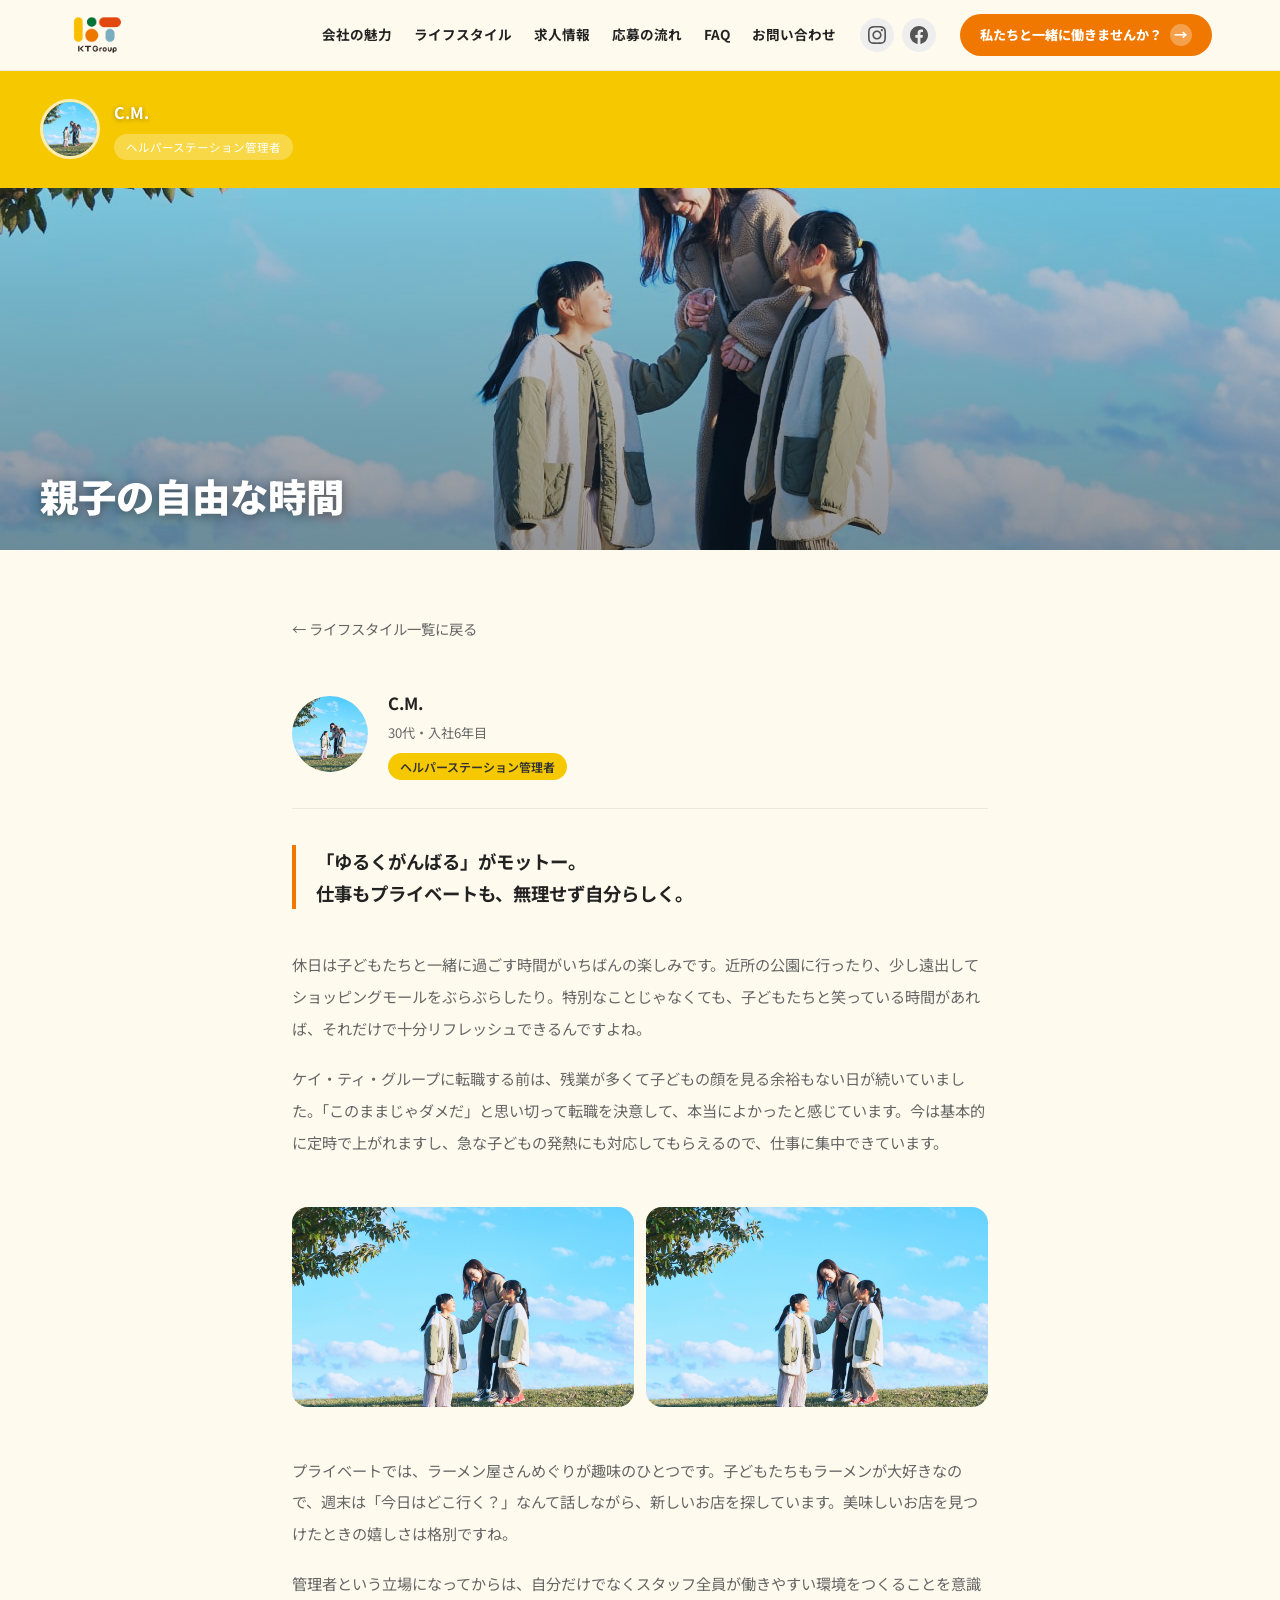
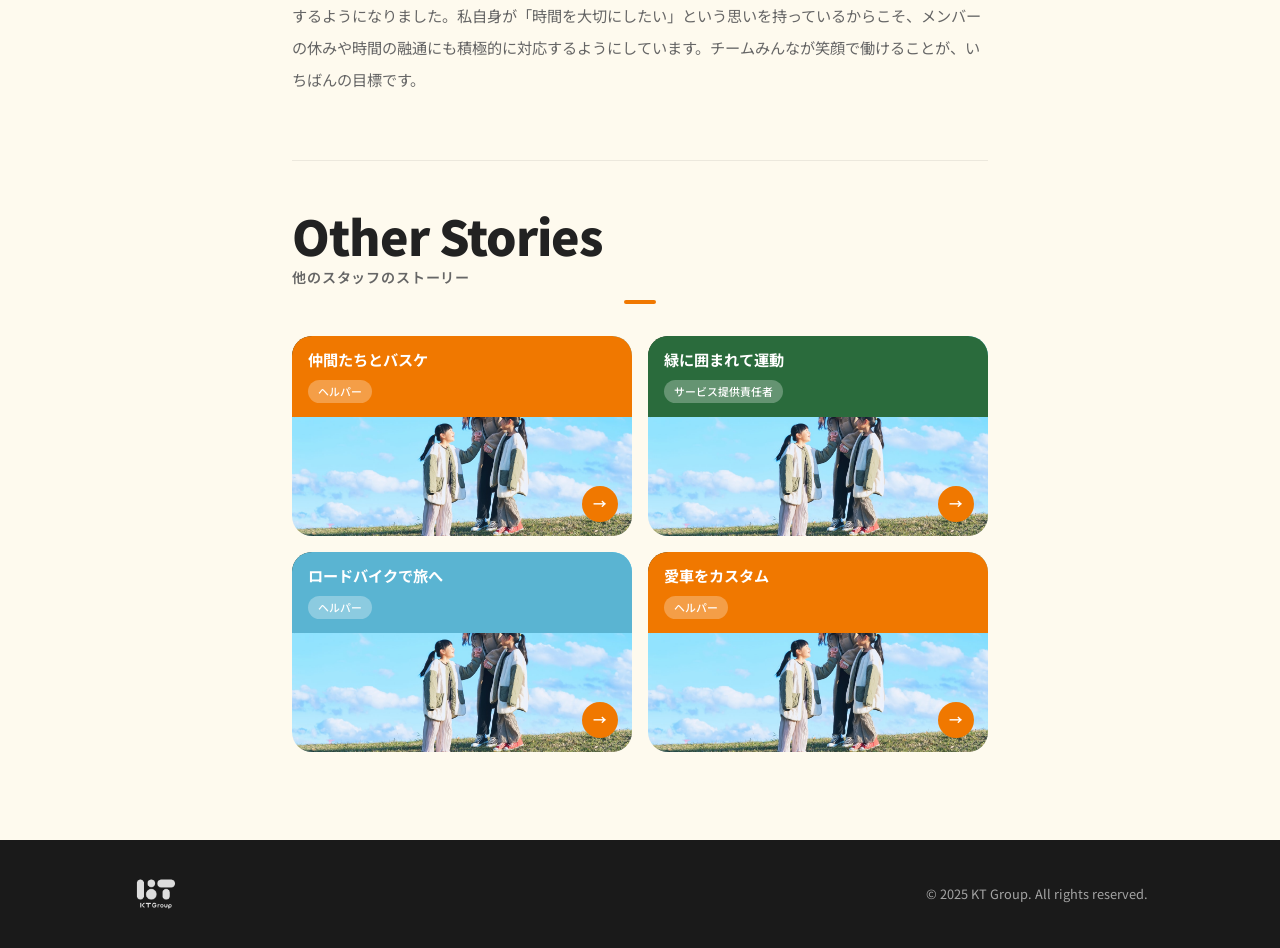
==== people/p1.html @ b406fe06 "Add files via upload" ====
<!DOCTYPE html>
<html lang="ja">
<head>
  <meta charset="UTF-8">
  <meta name="viewport" content="width=device-width, initial-scale=1.0">
  <title>親子の自由な時間 | ライフスタイル | ケイ・ティ・グループ</title>
  <meta name="description" content="ヘルパーステーション管理者・C.M.さんのライフスタイルストーリー。仕事と育児を両立しながら、自分らしく働く姿を紹介します。">
  <link rel="preconnect" href="https://fonts.googleapis.com">
  <link rel="preconnect" href="https://fonts.gstatic.com" crossorigin>
  <link href="https://fonts.googleapis.com/css2?family=Noto+Sans+JP:wght@400;500;700;900&display=swap" rel="stylesheet">
  <link rel="stylesheet" href="../style.css">
</head>
<body>

  <!-- ヘッダー -->
  <header class="header" id="header">
    <div class="header-inner">
      <a href="../index.html" class="logo">
        <img src="../画像/KTGroup_tate.png" alt="KT Group" class="logo-img">
      </a>
      <nav class="nav" id="nav">
        <a href="../index.html#about">会社の魅力</a>
        <a href="../index.html#lifestyle">ライフスタイル</a>
        <a href="../index.html#jobs">求人情報</a>
        <a href="../index.html#flow">応募の流れ</a>
        <a href="../index.html#faq">FAQ</a>
        <a href="../index.html#contact">お問い合わせ</a>
      </nav>
      <div class="header-social">
        <a href="https://www.instagram.com/kt.group_/" target="_blank" rel="noopener" aria-label="Instagram">
          <svg width="18" height="18" viewBox="0 0 24 24" fill="currentColor"><path d="M12 2.163c3.204 0 3.584.012 4.85.07 3.252.148 4.771 1.691 4.919 4.919.058 1.265.069 1.645.069 4.849 0 3.205-.012 3.584-.069 4.849-.149 3.225-1.664 4.771-4.919 4.919-1.266.058-1.644.07-4.85.07-3.204 0-3.584-.012-4.849-.07-3.26-.149-4.771-1.699-4.919-4.92-.058-1.265-.07-1.644-.07-4.849 0-3.204.013-3.583.07-4.849.149-3.227 1.664-4.771 4.919-4.919 1.266-.057 1.645-.069 4.849-.069zm0-2.163c-3.259 0-3.667.014-4.947.072-4.358.2-6.78 2.618-6.98 6.98-.059 1.281-.073 1.689-.073 4.948 0 3.259.014 3.668.072 4.948.2 4.358 2.618 6.78 6.98 6.98 1.281.058 1.689.072 4.948.072 3.259 0 3.668-.014 4.948-.072 4.354-.2 6.782-2.618 6.979-6.98.059-1.28.073-1.689.073-4.948 0-3.259-.014-3.667-.072-4.947-.196-4.354-2.617-6.78-6.979-6.98-1.281-.059-1.69-.073-4.949-.073zm0 5.838c-3.403 0-6.162 2.759-6.162 6.162s2.759 6.163 6.162 6.163 6.162-2.759 6.162-6.163c0-3.403-2.759-6.162-6.162-6.162zm0 10.162c-2.209 0-4-1.79-4-4 0-2.209 1.791-4 4-4s4 1.791 4 4c0 2.21-1.791 4-4 4zm6.406-11.845c-.796 0-1.441.645-1.441 1.44s.645 1.44 1.441 1.44c.795 0 1.439-.645 1.439-1.44s-.644-1.44-1.439-1.44z"/></svg>
        </a>
        <a href="#" aria-label="Facebook">
          <svg width="18" height="18" viewBox="0 0 24 24" fill="currentColor"><path d="M24 12.073c0-6.627-5.373-12-12-12s-12 5.373-12 12c0 5.99 4.388 10.954 10.125 11.854v-8.385H7.078v-3.47h3.047V9.43c0-3.007 1.792-4.669 4.533-4.669 1.312 0 2.686.235 2.686.235v2.953H15.83c-1.491 0-1.956.925-1.956 1.874v2.25h3.328l-.532 3.47h-2.796v8.385C19.612 23.027 24 18.062 24 12.073z"/></svg>
        </a>
      </div>
      <a href="../apply.html" class="btn-cta">
        私たちと一緒に働きませんか？
        <span class="btn-cta-arrow">→</span>
      </a>
      <button class="hamburger" id="hamburger" aria-label="メニュー">
        <span></span><span></span><span></span>
      </button>
    </div>
  </header>

  <!-- ヒーロー -->
  <div class="people-hero">
    <img src="../画像/people_item1_2.jpg" alt="親子の自由な時間" class="people-hero-img">
    <div class="people-hero-overlay"></div>
    <div class="people-hero-badge badge-yellow">
      <div class="people-hero-avatar">
        <img src="../画像/people_item1_2.jpg" alt="C.M.さん">
      </div>
      <div>
        <p class="people-hero-staff">C.M.</p>
        <span class="people-hero-role-badge">ヘルパーステーション管理者</span>
      </div>
    </div>
    <div class="people-hero-title-wrap">
      <h1 class="people-hero-theme">親子の自由な時間</h1>
    </div>
  </div>

  <!-- プロフィール・ストーリー -->
  <div class="people-content">

    <a href="../index.html#lifestyle" class="people-nav-link">← ライフスタイル一覧に戻る</a>

    <div class="people-profile-header">
      <div class="people-avatar-lg">
        <img src="../画像/people_item1_2.jpg" alt="C.M.さん">
      </div>
      <div>
        <p class="people-name">C.M.</p>
        <p class="people-meta">30代・入社6年目</p>
        <span class="people-role-badge badge-yellow">ヘルパーステーション管理者</span>
      </div>
    </div>

    <blockquote class="people-quote">
      「ゆるくがんばる」がモットー。<br>仕事もプライベートも、無理せず自分らしく。
    </blockquote>

    <div class="people-story">
      <p>
        休日は子どもたちと一緒に過ごす時間がいちばんの楽しみです。近所の公園に行ったり、少し遠出してショッピングモールをぶらぶらしたり。特別なことじゃなくても、子どもたちと笑っている時間があれば、それだけで十分リフレッシュできるんですよね。
      </p>
      <p>
        ケイ・ティ・グループに転職する前は、残業が多くて子どもの顔を見る余裕もない日が続いていました。「このままじゃダメだ」と思い切って転職を決意して、本当によかったと感じています。今は基本的に定時で上がれますし、急な子どもの発熱にも対応してもらえるので、仕事に集中できています。
      </p>

      <div class="people-photos">
        <img src="../画像/people_item1_2.jpg" alt="休日のひとコマ">
        <img src="../画像/people_item1_2.jpg" alt="子どもたちと">
      </div>

      <p>
        プライベートでは、ラーメン屋さんめぐりが趣味のひとつです。子どもたちもラーメンが大好きなので、週末は「今日はどこ行く？」なんて話しながら、新しいお店を探しています。美味しいお店を見つけたときの嬉しさは格別ですね。
      </p>
      <p>
        管理者という立場になってからは、自分だけでなくスタッフ全員が働きやすい環境をつくることを意識するようになりました。私自身が「時間を大切にしたい」という思いを持っているからこそ、メンバーの休みや時間の融通にも積極的に対応するようにしています。チームみんなが笑顔で働けることが、いちばんの目標です。
      </p>
    </div>

    <!-- 他のライフスタイルへ -->
    <div style="margin-top:64px; padding-top:48px; border-top:1px solid var(--border);">
      <h2 class="section-title" data-en="Other Stories" style="text-align:left; margin-bottom:32px;">他のスタッフのストーリー</h2>
      <div class="lifestyle-grid" style="grid-template-columns:1fr 1fr; grid-template-rows:200px 200px; grid-auto-rows:200px;">
        <a href="p2.html" class="lifestyle-card">
          <img src="../画像/people_item1_2.jpg" alt="仲間たちとバスケ" class="lifestyle-card-img">
          <div class="lifestyle-card-badge badge-orange">
            <div class="lifestyle-badge-text"><p class="lifestyle-badge-title">仲間たちとバスケ</p><span class="lifestyle-badge-role">ヘルパー</span></div>
          </div>
          <div class="lifestyle-arrow">→</div>
        </a>
        <a href="p4.html" class="lifestyle-card">
          <img src="../画像/people_item1_2.jpg" alt="緑に囲まれて運動" class="lifestyle-card-img">
          <div class="lifestyle-card-badge badge-green">
            <div class="lifestyle-badge-text"><p class="lifestyle-badge-title">緑に囲まれて運動</p><span class="lifestyle-badge-role">サービス提供責任者</span></div>
          </div>
          <div class="lifestyle-arrow">→</div>
        </a>
        <a href="p3.html" class="lifestyle-card">
          <img src="../画像/people_item1_2.jpg" alt="ロードバイクで旅へ" class="lifestyle-card-img">
          <div class="lifestyle-card-badge badge-teal">
            <div class="lifestyle-badge-text"><p class="lifestyle-badge-title">ロードバイクで旅へ</p><span class="lifestyle-badge-role">ヘルパー</span></div>
          </div>
          <div class="lifestyle-arrow">→</div>
        </a>
        <a href="p5.html" class="lifestyle-card">
          <img src="../画像/people_item1_2.jpg" alt="愛車をカスタム" class="lifestyle-card-img">
          <div class="lifestyle-card-badge badge-orange">
            <div class="lifestyle-badge-text"><p class="lifestyle-badge-title">愛車をカスタム</p><span class="lifestyle-badge-role">ヘルパー</span></div>
          </div>
          <div class="lifestyle-arrow">→</div>
        </a>
      </div>
    </div>

  </div>

  <!-- フッター -->
  <footer class="footer">
    <div class="container">
      <div class="footer-inner">
        <a href="../index.html" class="logo">
          <img src="../画像/KTGroup_tate.png" alt="KT Group" class="logo-img logo-img-footer">
        </a>
        <p class="footer-copy">© 2025 KT Group. All rights reserved.</p>
      </div>
    </div>
  </footer>

  <script src="../script.js"></script>
</body>
</html>
---- style.css ----
/* ============ リセット・基本 ============ */
*, *::before, *::after { box-sizing: border-box; margin: 0; padding: 0; }

.sp-br { display: none; }
@media (max-width: 768px) {
  .sp-br { display: block; }
  .hero-title { white-space: normal; }
}

:root {
  --orange:  #F07800;
  --yellow:  #F5C800;
  --teal:    #5AB4D2;
  --green:   #2A6B3C;
  --bg:      #FEFAEE;
  --surface: #FFFFFF;
  --text:    #222222;
  --muted:   #666666;
  --border:  rgba(0,0,0,0.07);
  --radius:  16px;
  --radius-lg: 24px;
  --shadow:  0 4px 24px rgba(0,0,0,0.07);
  --shadow-md: 0 8px 32px rgba(0,0,0,0.1);
  --shadow-lg: 0 20px 60px rgba(0,0,0,0.14);
}

html { scroll-behavior: smooth; }

body {
  font-family: 'Noto Sans JP', 'Hiragino Kaku Gothic ProN', 'Meiryo', sans-serif;
  background: var(--bg);
  color: var(--text);
  line-height: 1.75;
  overflow-x: hidden;
  -webkit-font-smoothing: antialiased;
}

a { color: inherit; text-decoration: none; }

.container {
  max-width: 1080px;
  margin: 0 auto;
  padding: 0 32px;
}

section { padding: 88px 0; }

/* ============ セクションタイトル（kt-group.jp風：英語大・日本語小） ============ */
.section-title {
  font-size: 0.88rem;
  font-weight: 600;
  color: var(--muted);
  text-align: center;
  margin-bottom: 8px;
  letter-spacing: 0.06em;
  line-height: 1.6;
}
/* 英語タイトルを大きくメインに */
.section-title[data-en]::before {
  content: attr(data-en);
  display: block;
  font-size: clamp(2rem, 5vw, 3rem);
  font-weight: 900;
  letter-spacing: -0.02em;
  color: var(--text);
  margin-bottom: 4px;
  line-height: 1.1;
}
.section-title::after {
  content: '';
  display: block;
  width: 32px;
  height: 4px;
  background: var(--orange);
  border-radius: 2px;
  margin: 12px auto 0;
}
.section-sub {
  text-align: center;
  color: var(--muted);
  margin-bottom: 52px;
  font-size: .93rem;
  line-height: 1.8;
}

/* ============ ヘッダー ============ */
.header {
  position: fixed;
  top: 0; left: 0; right: 0;
  z-index: 1000;
  background: rgba(254,250,238,0.96);
  backdrop-filter: blur(10px);
  -webkit-backdrop-filter: blur(10px);
  border-bottom: 1px solid rgba(0,0,0,0.06);
  transition: box-shadow 0.3s;
}
.header-inner {
  max-width: 1200px;
  margin: 0 auto;
  padding: 0 28px;
  height: 70px;
  display: flex;
  align-items: center;
  gap: 24px;
}

.logo {
  display: flex;
  align-items: center;
  gap: 10px;
  flex-shrink: 0;
}
.logo-tiles {
  display: grid;
  grid-template-columns: 1fr 1fr;
  gap: 3px;
  width: 34px; height: 34px;
}
.logo-tiles span { border-radius: 4px; display: block; }
.logo-tiles span:nth-child(1) { background: var(--yellow); }
.logo-tiles span:nth-child(2) { background: var(--orange); }
.logo-tiles span:nth-child(3) { background: var(--green); }
.logo-tiles span:nth-child(4) { background: var(--teal); }
.logo-text {
  display: block;
  font-size: .9rem;
  font-weight: 900;
  line-height: 1.2;
}
.logo-sub {
  display: block;
  font-size: .62rem;
  color: var(--muted);
  letter-spacing: .04em;
}

.nav {
  display: flex;
  gap: 22px;
  margin-left: auto;
}
.nav a {
  font-size: .85rem;
  font-weight: 700;
  color: var(--text);
  white-space: nowrap;
  transition: color .2s;
}
.nav a:hover { color: var(--orange); }

.header-social {
  display: flex;
  gap: 8px;
}
.header-social a {
  width: 34px; height: 34px;
  border-radius: 50%;
  background: #eee;
  display: flex; align-items: center; justify-content: center;
  color: #555;
  transition: background .2s, color .2s;
}
.header-social a:hover { background: var(--orange); color: #fff; }

.btn-cta {
  background: var(--orange);
  color: #fff;
  font-weight: 800;
  font-size: .82rem;
  padding: 10px 20px;
  border-radius: 50px;
  white-space: nowrap;
  display: flex;
  align-items: center;
  gap: 8px;
  transition: transform .2s, box-shadow .2s;
  flex-shrink: 0;
}
.btn-cta:hover { transform: translateY(-2px); box-shadow: 0 6px 20px rgba(240,120,0,.35); }
.btn-cta-arrow {
  width: 22px; height: 22px;
  background: rgba(255,255,255,.3);
  border-radius: 50%;
  display: flex; align-items: center; justify-content: center;
  font-size: .85rem;
}

.hamburger {
  display: none;
  flex-direction: column;
  gap: 5px;
  background: none;
  border: none;
  cursor: pointer;
  padding: 4px;
  margin-left: auto;
}
.hamburger span {
  display: block;
  width: 24px; height: 2.5px;
  background: var(--text);
  border-radius: 2px;
  transition: .3s;
}

/* ============ ヒーロー（kt-group.jp風カラフル丸装飾） ============ */
.hero {
  min-height: 100vh;
  display: flex;
  align-items: center;
  justify-content: center;
  position: relative;
  overflow: hidden;
  padding: 120px 48px 100px;
  background: var(--bg);
}

/* 丸装飾を復活（kt-group.jpと同様） */
.hero-deco {
  position: absolute;
  border-radius: 50%;
  pointer-events: none;
}
.deco-yellow {
  width: 420px; height: 420px;
  background: var(--yellow);
  opacity: 0.65;
  top: -140px; left: -140px;
}
.deco-teal {
  width: 200px; height: 200px;
  background: var(--teal);
  opacity: 0.55;
  top: -40px; right: -50px;
}
.deco-orange {
  width: 220px; height: 220px;
  background: var(--orange);
  opacity: 0.45;
  bottom: -60px; right: -40px;
}
.deco-green {
  width: 280px; height: 280px;
  background: var(--green);
  opacity: 0.45;
  bottom: -80px; left: -60px;
}
.deco-img-circle {
  position: absolute;
  width: 200px; height: 200px;
  border-radius: 50%;
  left: 80px; bottom: 120px;
  background: linear-gradient(135deg, #b8e0c8, #6bbf8a);
  box-shadow: 0 8px 32px rgba(0,0,0,.1);
}

.hero-content {
  max-width: 860px;
  width: 100%;
  text-align: center;
  position: relative;
  z-index: 1;
  animation: fadeInUp 0.9s cubic-bezier(0.22, 1, 0.36, 1) both;
}
/* 写真円：hero内に絶対配置（左端・下寄り） */
.hero-photo-wrap {
  position: absolute;
  width: 420px;
  height: 420px;
  border-radius: 50%;
  overflow: hidden;
  left: -80px;
  bottom: -60px;
  z-index: 0;
  box-shadow: 0 16px 56px rgba(0,0,0,0.18);
}
.hero-photo {
  width: 100%;
  height: 100%;
  object-fit: cover;
  display: block;
}

@keyframes fadeInUp {
  from { opacity: 0; transform: translateY(24px); }
  to   { opacity: 1; transform: translateY(0); }
}

.hero-sub {
  display: inline-block;
  font-size: .85rem;
  font-weight: 800;
  color: var(--orange);
  letter-spacing: .1em;
  margin-bottom: 24px;
}
.hero-title {
  font-size: clamp(2rem, 4vw, 3.2rem);
  font-weight: 900;
  line-height: 1.3;
  margin-bottom: 36px;
  letter-spacing: -0.02em;
}
.hero-body {
  color: var(--muted);
  font-size: .97rem;
  line-height: 2.2;
  margin-bottom: 48px;
}
.hero-body p {
  margin-bottom: 20px;
}
.hero-body p:last-child {
  margin-bottom: 0;
}
.hero-btns {
  display: flex;
  gap: 16px;
  justify-content: center;
  flex-wrap: wrap;
}

/* ============ ボタン ============ */
.btn-primary {
  background: var(--orange);
  color: #fff;
  font-weight: 800;
  padding: 15px 36px;
  border-radius: 50px;
  display: inline-block;
  font-size: .95rem;
  transition: transform .2s, box-shadow .2s;
  box-shadow: 0 4px 16px rgba(240,120,0,.3);
}
.btn-primary:hover { transform: translateY(-3px); box-shadow: 0 8px 24px rgba(240,120,0,.4); }

.btn-outline {
  border: 2.5px solid var(--orange);
  color: var(--orange);
  font-weight: 800;
  padding: 13px 36px;
  border-radius: 50px;
  display: inline-block;
  font-size: .95rem;
  background: rgba(255,255,255,.7);
  transition: background .2s, color .2s;
}
.btn-outline:hover { background: var(--orange); color: #fff; }

/* ============ 数字（黄色セクション・kt-group.jp風） ============ */
.numbers {
  background: var(--yellow);
  padding: 72px 0;
}
.numbers .section-title { color: var(--text); }
.numbers .section-title[data-en]::before { color: var(--text); }
.numbers .section-title::after { background: var(--orange); }
.numbers-grid {
  display: grid;
  grid-template-columns: repeat(4, 1fr);
  gap: 20px;
  margin-top: 40px;
}
.number-card {
  text-align: center;
  padding: 32px 16px;
  background: rgba(255,255,255,.6);
  border-radius: var(--radius);
  transition: background 0.2s;
}
.number-card:hover { background: rgba(255,255,255,.85); }
.number-value {
  display: block;
  font-size: 3rem;
  font-weight: 900;
  color: var(--orange);
  line-height: 1;
  letter-spacing: -0.02em;
}
.number-value small { font-size: 1.3rem; }
.number-label {
  display: block;
  font-size: .82rem;
  font-weight: 700;
  margin-top: 10px;
  color: var(--text);
}

/* ============ 会社の魅力 ============ */
.about { background: var(--surface); }
.appeal-grid {
  display: grid;
  grid-template-columns: repeat(3, 1fr);
  gap: 24px;
}
.appeal-card {
  background: var(--bg);
  border-radius: var(--radius);
  padding: 36px 28px;
  box-shadow: var(--shadow);
  transition: transform .25s, box-shadow .25s;
  border-bottom: 4px solid transparent;
}
.appeal-card:hover {
  transform: translateY(-6px);
  box-shadow: var(--shadow-md);
  border-bottom-color: var(--orange);
}
.appeal-icon {
  width: 60px; height: 60px;
  border-radius: 16px;
  display: flex; align-items: center; justify-content: center;
  font-size: 1.7rem;
  margin-bottom: 18px;
}
.appeal-card h3 { font-size: 1.05rem; font-weight: 800; margin-bottom: 10px; }
.appeal-card p  { font-size: .88rem; color: var(--muted); line-height: 1.8; }

/* ============ 求人情報 ============ */
.jobs { background: var(--bg); }
.filter-bar {
  display: flex;
  gap: 12px;
  justify-content: center;
  flex-wrap: wrap;
  margin-bottom: 44px;
}
.filter-btn {
  padding: 9px 24px;
  border-radius: 50px;
  border: 2px solid #ddd;
  background: #fff;
  font-size: .88rem;
  font-weight: 700;
  cursor: pointer;
  transition: .2s;
  color: var(--muted);
  font-family: inherit;
}
.filter-btn.active,
.filter-btn:hover { border-color: var(--orange); background: var(--orange); color: #fff; }

.jobs-grid {
  display: grid;
  grid-template-columns: repeat(auto-fill, minmax(320px, 1fr));
  gap: 24px;
}
.job-card {
  background: #fff;
  border-radius: var(--radius);
  padding: 30px;
  box-shadow: var(--shadow);
  border-top: 5px solid var(--orange);
  cursor: pointer;
  transition: transform .25s, box-shadow .25s;
}
.job-card:hover { transform: translateY(-5px); box-shadow: var(--shadow-md); }

.job-type-badge {
  display: inline-block;
  padding: 4px 14px;
  border-radius: 50px;
  font-size: .75rem;
  font-weight: 800;
  margin-bottom: 14px;
  background: var(--yellow);
  color: #333;
}
.job-type-badge.part     { background: var(--teal); color: #fff; }
.job-type-badge.contract { background: #8DC63F; color: #fff; }

.job-title { font-size: 1.15rem; font-weight: 900; margin-bottom: 18px; line-height: 1.4; }

.job-meta { display: flex; flex-direction: column; gap: 7px; }
.job-meta-row { display: flex; gap: 8px; font-size: .87rem; align-items: baseline; }
.job-meta-label { color: var(--muted); flex-shrink: 0; width: 66px; font-size: .8rem; }
.job-meta-value { color: var(--text); font-weight: 600; }

.job-card-footer {
  margin-top: 22px;
  padding-top: 16px;
  border-top: 1px solid #f0f0f0;
  display: flex;
  justify-content: flex-end;
}
.btn-detail {
  font-size: .84rem;
  font-weight: 800;
  color: var(--orange);
  border: 2px solid var(--orange);
  padding: 7px 18px;
  border-radius: 50px;
  transition: .2s;
}
.btn-detail:hover { background: var(--orange); color: #fff; }

.no-jobs {
  text-align: center;
  color: var(--muted);
  padding: 72px;
  grid-column: 1 / -1;
  font-size: .95rem;
}

/* ============ モーダル ============ */
.modal-overlay {
  display: none;
  position: fixed;
  inset: 0;
  background: rgba(0,0,0,.55);
  backdrop-filter: blur(4px);
  z-index: 2000;
  align-items: center;
  justify-content: center;
  padding: 24px;
}
.modal-overlay.open { display: flex; }
.modal {
  background: #fff;
  border-radius: 20px;
  max-width: 640px;
  width: 100%;
  max-height: 88vh;
  overflow-y: auto;
  position: relative;
  padding: 44px;
  box-shadow: var(--shadow-lg);
}
.modal-close {
  position: absolute;
  top: 18px; right: 18px;
  background: #f2f2f2;
  border: none;
  width: 38px; height: 38px;
  border-radius: 50%;
  font-size: 1.1rem;
  cursor: pointer;
  font-weight: 700;
  transition: background .2s;
}
.modal-close:hover { background: #e0e0e0; }
.modal-content h2 { font-size: 1.45rem; font-weight: 900; margin-bottom: 24px; line-height: 1.4; }
.modal-section { margin-bottom: 22px; }
.modal-section-title {
  font-size: .75rem;
  font-weight: 800;
  color: var(--orange);
  letter-spacing: .12em;
  margin-bottom: 8px;
  padding-left: 10px;
  border-left: 3px solid var(--orange);
}
.modal-section-body { font-size: .93rem; line-height: 1.85; }
.modal-footer { margin-top: 36px; text-align: center; }

/* ============ 応募の流れ ============ */
.flow { background: var(--surface); }
.flow-steps {
  display: flex;
  align-items: flex-start;
  justify-content: center;
  flex-wrap: wrap;
}
.flow-step {
  text-align: center;
  max-width: 200px;
  padding: 24px 16px;
}
.step-num {
  display: inline-block;
  background: var(--orange);
  color: #fff;
  font-size: .72rem;
  font-weight: 900;
  letter-spacing: .12em;
  padding: 3px 10px;
  border-radius: 50px;
  margin-bottom: 12px;
}
.step-icon {
  width: 64px; height: 64px;
  border-radius: 50%;
  background: var(--bg);
  border: 3px solid var(--yellow);
  margin: 0 auto 14px;
  display: flex; align-items: center; justify-content: center;
  font-size: 1.6rem;
}
.flow-step h3 { font-size: 1rem; font-weight: 800; margin-bottom: 8px; }
.flow-step p  { font-size: .83rem; color: var(--muted); line-height: 1.7; }
.flow-arrow {
  font-size: 1.4rem;
  color: var(--orange);
  padding-top: 60px;
  flex-shrink: 0;
  font-weight: 900;
}

/* ============ FAQ ============ */
.faq { background: var(--bg); }
.faq-list {
  max-width: 720px;
  margin: 0 auto;
  display: flex;
  flex-direction: column;
  gap: 12px;
}
.faq-item {
  background: #fff;
  border-radius: var(--radius);
  overflow: hidden;
  box-shadow: var(--shadow);
}
.faq-q {
  width: 100%;
  background: none;
  border: none;
  text-align: left;
  padding: 20px 26px;
  font-size: .95rem;
  font-weight: 800;
  cursor: pointer;
  display: flex;
  justify-content: space-between;
  align-items: center;
  gap: 12px;
  transition: background .2s;
  font-family: inherit;
}
.faq-q:hover { background: #fdf8e8; }
.faq-arrow { color: var(--orange); transition: transform .3s; flex-shrink: 0; }
.faq-item.open .faq-arrow { transform: rotate(180deg); }
.faq-a {
  display: none;
  padding: 16px 26px 22px;
  font-size: .9rem;
  color: var(--muted);
  line-height: 1.85;
  border-top: 1px solid #f0ead8;
}
.faq-item.open .faq-a { display: block; }

/* ============ 応募フォーム ============ */
.apply { background: var(--surface); }
.apply-form { max-width: 800px; margin: 0 auto; }
.form-grid {
  display: grid;
  grid-template-columns: 1fr 1fr;
  gap: 20px;
  margin-bottom: 20px;
}
.form-group { display: flex; flex-direction: column; gap: 6px; }
.form-group.full { grid-column: 1 / -1; }
.form-group.required label::after {
  content: '必須';
  font-size: .68rem;
  font-weight: 800;
  background: var(--orange);
  color: #fff;
  padding: 2px 7px;
  border-radius: 4px;
  margin-left: 8px;
  vertical-align: middle;
}
.form-group label { font-size: .88rem; font-weight: 700; color: var(--text); }
.form-group input,
.form-group select,
.form-group textarea {
  padding: 12px 16px;
  border: 2px solid #e8e0cc;
  border-radius: 10px;
  font-size: .93rem;
  font-family: inherit;
  background: var(--bg);
  color: var(--text);
  transition: border-color .2s, box-shadow .2s;
  outline: none;
}
.form-group input:focus,
.form-group select:focus,
.form-group textarea:focus {
  border-color: var(--orange);
  box-shadow: 0 0 0 3px rgba(240,120,0,.12);
  background: #fff;
}
.form-group textarea { resize: vertical; }
.form-submit {
  display: flex;
  align-items: center;
  justify-content: space-between;
  flex-wrap: wrap;
  gap: 16px;
  margin-top: 32px;
  padding-top: 24px;
  border-top: 1px solid #eee;
}
.form-note { font-size: .82rem; color: var(--muted); }
.required-mark {
  background: var(--orange);
  color: #fff;
  font-size: .68rem;
  font-weight: 800;
  padding: 2px 7px;
  border-radius: 4px;
}
.btn-submit {
  background: var(--orange);
  color: #fff;
  border: none;
  padding: 16px 52px;
  border-radius: 50px;
  font-size: 1rem;
  font-weight: 800;
  cursor: pointer;
  font-family: inherit;
  transition: transform .2s, box-shadow .2s;
  box-shadow: 0 4px 16px rgba(240,120,0,.3);
}
.btn-submit:hover { transform: translateY(-2px); box-shadow: 0 8px 24px rgba(240,120,0,.4); }
.btn-submit:disabled { opacity: .6; cursor: not-allowed; transform: none; }
.form-success {
  display: none;
  text-align: center;
  padding: 64px 32px;
  max-width: 500px;
  margin: 0 auto;
}
.form-success.show { display: block; }
.success-icon { font-size: 3rem; margin-bottom: 16px; }
.form-success h3 { font-size: 1.4rem; font-weight: 900; margin-bottom: 12px; }
.form-success p  { color: var(--muted); line-height: 1.8; }

/* ============ お問い合わせ ============ */
.contact { background: var(--bg); }
.contact-grid {
  display: grid;
  grid-template-columns: 1fr 1fr;
  gap: 52px;
  align-items: start;
}
.contact-info h3 { font-size: 1.25rem; font-weight: 900; margin-bottom: 8px; }
.contact-info > p { color: var(--muted); margin-bottom: 28px; font-size: .92rem; }
.contact-item {
  display: flex;
  gap: 16px;
  align-items: flex-start;
  margin-bottom: 20px;
  padding: 16px 20px;
  background: #fff;
  border-radius: var(--radius);
  box-shadow: var(--shadow);
}
.contact-icon { font-size: 1.3rem; flex-shrink: 0; }
.contact-item strong {
  display: block;
  font-size: .75rem;
  color: var(--muted);
  margin-bottom: 3px;
  font-weight: 700;
}
.contact-item a { color: var(--orange); font-weight: 800; }
.contact-item small { display: block; font-size: .75rem; color: var(--muted); margin-top: 2px; }
.contact-map { border-radius: var(--radius); overflow: hidden; box-shadow: var(--shadow); }

/* ============ ロゴ画像 ============ */
.logo-img {
  height: 44px;
  width: auto;
  display: block;
  object-fit: contain;
}
.logo-img-footer {
  height: 36px;
  filter: brightness(0) invert(1);
  opacity: .85;
}

/* ============ パンくずリスト ============ */
.breadcrumb {
  background: #fff;
  border-bottom: 1px solid #eee;
  padding: 12px 0;
  margin-top: 70px;
}
.breadcrumb .container {
  display: flex;
  align-items: center;
  gap: 8px;
  font-size: .82rem;
  color: var(--muted);
}
.breadcrumb a { color: var(--orange); }
.breadcrumb a:hover { text-decoration: underline; }

/* ============ 応募CTA ============ */
.apply-cta {
  background: linear-gradient(135deg, var(--orange) 0%, #e06500 100%);
  padding: 72px 0;
}
.apply-cta-inner {
  display: flex;
  align-items: center;
  justify-content: space-between;
  gap: 32px;
  flex-wrap: wrap;
}
.apply-cta h2 {
  font-size: clamp(1.5rem, 3vw, 2rem);
  font-weight: 900;
  color: #fff;
  margin-bottom: 8px;
}
.apply-cta p { color: rgba(255,255,255,.85); font-size: .95rem; }
.btn-lg { padding: 18px 48px; font-size: 1.05rem; white-space: nowrap; }
.apply-cta .btn-primary {
  background: #fff;
  color: var(--orange);
  box-shadow: 0 4px 20px rgba(0,0,0,.2);
}
.apply-cta .btn-primary:hover { background: #fff5ee; }

/* ============ 応募ページ固有 ============ */
.apply-page { padding-top: 48px; }
.apply-job-banner {
  display: flex;
  align-items: center;
  gap: 12px;
  background: linear-gradient(135deg, #fff8ee, #fff3e0);
  border: 2px solid var(--orange);
  border-radius: var(--radius);
  padding: 16px 24px;
  margin-bottom: 40px;
  max-width: 800px;
  margin-left: auto;
  margin-right: auto;
}
.apply-job-label {
  font-size: .75rem;
  font-weight: 800;
  background: var(--orange);
  color: #fff;
  padding: 3px 10px;
  border-radius: 50px;
  flex-shrink: 0;
}
.apply-job-title {
  font-size: 1.05rem;
  font-weight: 800;
  color: var(--text);
}

/* ============ フッター ============ */
.footer {
  background: #1a1a1a;
  color: rgba(255,255,255,.6);
  padding: 36px 0;
}
.footer-inner {
  display: flex;
  align-items: center;
  justify-content: space-between;
  flex-wrap: wrap;
  gap: 16px;
}
.footer .logo-text { color: rgba(255,255,255,.9); }
.footer .logo-sub  { color: rgba(255,255,255,.45); }
.footer-copy { font-size: .8rem; }

/* ============ New Voice ============ */
.voice {
  overflow: hidden;
  padding: 0;
  background: var(--green);
}
.voice-header {
  background: transparent;
  padding: 44px 0 28px;
}
.voice-title {
  font-size: clamp(1.8rem, 4vw, 2.6rem);
  font-weight: 900;
  color: #fff;
  display: flex;
  align-items: center;
  gap: 20px;
  flex-wrap: wrap;
}
.voice-tagline {
  font-size: 1rem;
  font-weight: 600;
  opacity: 0.75;
}
.voice-slider-wrap {
  padding: 0 0 52px;
  overflow: hidden;
  position: relative;
}
/* 右端のみグリーンへフェード */
.voice-slider-wrap::after {
  content: '';
  position: absolute;
  top: 0; bottom: 0; right: 0;
  width: 100px;
  z-index: 2;
  pointer-events: none;
  background: linear-gradient(to left, var(--green), transparent);
}
.voice-track {
  display: flex;
  width: max-content;
  animation: voiceScroll 42s linear infinite;
  padding-left: 0;
}
.voice-track:hover {
  animation-play-state: paused;
}
@keyframes voiceScroll {
  0%   { transform: translateX(0); }
  100% { transform: translateX(-50%); }
}
.voice-card {
  width: 268px;
  margin-right: 20px;
  background: #fff;
  border-radius: 20px;
  padding: 18px 20px 20px;
  flex-shrink: 0;
  border: 2.5px solid var(--green);
  box-shadow: 0 4px 16px rgba(0,0,0,0.08);
  text-align: left;
  transition: transform 0.25s, box-shadow 0.25s;
}
.voice-card:hover {
  transform: translateY(-5px);
  box-shadow: 0 10px 28px rgba(0,0,0,0.13);
}
.voice-card-header {
  display: flex;
  align-items: center;
  gap: 12px;
  margin-bottom: 14px;
}
.voice-avatar {
  width: 56px;
  height: 56px;
  border-radius: 50%;
  flex-shrink: 0;
  overflow: hidden;
}
.voice-avatar svg {
  width: 100%;
  height: 100%;
  display: block;
}
.voice-info { flex: 1; min-width: 0; }
.voice-date {
  font-size: 0.88rem;
  font-weight: 700;
  color: var(--text);
  margin-bottom: 3px;
}
.voice-role {
  font-size: 0.75rem;
  color: var(--muted);
  margin-bottom: 0;
}
.voice-name {
  font-size: 0.78rem;
  font-weight: 700;
  color: var(--text);
  margin-left: 4px;
}
.voice-message {
  font-size: 0.88rem;
  font-weight: 700;
  color: var(--orange);
  line-height: 1.8;
  text-align: left;
}

/* ============ レスポンシブ ============ */
@media (max-width: 900px) {
  .deco-img-circle { width: 140px; height: 140px; left: 20px; bottom: 80px; }
  .deco-yellow { width: 300px; height: 300px; top: -100px; left: -100px; }
  .deco-green  { width: 200px; height: 200px; }
}

@media (max-width: 768px) {
  .nav, .btn-cta, .header-social { display: none; }
  .hamburger { display: flex; }

  .nav.open {
    display: flex;
    flex-direction: column;
    position: fixed;
    top: 70px; left: 0; right: 0;
    background: var(--bg);
    padding: 28px 32px;
    gap: 22px;
    box-shadow: 0 12px 32px rgba(0,0,0,.1);
    z-index: 999;
  }
  .nav.open a { font-size: 1.05rem; }

  .numbers-grid  { grid-template-columns: repeat(2, 1fr); }
  .appeal-grid   { grid-template-columns: 1fr; }
  .contact-grid  { grid-template-columns: 1fr; }
  .form-grid     { grid-template-columns: 1fr; }
  .flow-steps    { flex-direction: column; align-items: center; }
  .flow-arrow    { transform: rotate(90deg); padding: 0; }
  .modal         { padding: 28px 20px; }

  .deco-yellow { width: 220px; height: 220px; top: -60px; left: -60px; }
  .deco-teal   { width: 120px; height: 120px; top: -30px; right: -30px; }
  .deco-green  { width: 160px; height: 160px; bottom: -50px; left: -30px; }
  .deco-orange { width: 120px; height: 120px; bottom: -40px; right: -30px; }
  .deco-img-circle { display: none; }

  .form-submit { flex-direction: column; align-items: stretch; text-align: center; }
  .btn-submit  { width: 100%; }
}

@media (max-width: 900px) {
  .hero-photo-wrap { width: 320px; height: 320px; left: -50px; bottom: -40px; }
}

@media (max-width: 768px) {
  .hero-photo-wrap { width: 240px; height: 240px; left: -30px; bottom: -20px; }
}

@media (max-width: 480px) {
  .jobs-grid  { grid-template-columns: 1fr; }
  .hero-title { font-size: 1.55rem; }
  .hero-body p br { display: none; }
  .hero-photo-wrap { width: 180px; height: 180px; left: -20px; bottom: -60px; }
}

/* ============ ライフスタイル ============ */
.lifestyle { background: var(--bg); }

.lifestyle-grid {
  display: grid;
  grid-template-columns: 1.1fr 1fr;
  grid-template-rows: 270px 270px 220px;
  grid-auto-rows: 220px;
  gap: 16px;
}

.lifestyle-card {
  position: relative;
  border-radius: 20px;
  overflow: hidden;
  display: block;
  text-decoration: none;
}

.lifestyle-card--large {
  grid-row: span 2;
}

.lifestyle-card-img {
  position: absolute;
  inset: 0;
  width: 100%;
  height: 100%;
  object-fit: cover;
  transition: transform 0.5s ease;
}

.lifestyle-card:hover .lifestyle-card-img {
  transform: scale(1.04);
}

.lifestyle-card-badge {
  position: absolute;
  top: 0; left: 0; right: 0;
  padding: 14px 16px;
  display: flex;
  align-items: center;
  gap: 12px;
  z-index: 2;
}

.badge-yellow { background: var(--yellow); }
.badge-orange { background: var(--orange); }
.badge-green  { background: var(--green); }
.badge-teal   { background: var(--teal); }

.lifestyle-badge-avatar {
  width: 50px;
  height: 50px;
  border-radius: 50%;
  overflow: hidden;
  flex-shrink: 0;
  border: 3px solid rgba(255,255,255,0.65);
}

.lifestyle-badge-avatar img {
  width: 100%;
  height: 100%;
  object-fit: cover;
  object-position: top;
}

.lifestyle-badge-title {
  font-size: .95rem;
  font-weight: 700;
  color: #fff;
  line-height: 1.3;
  margin-bottom: 5px;
}

.lifestyle-badge-role {
  display: inline-block;
  background: rgba(255,255,255,0.28);
  color: #fff;
  font-size: 0.68rem;
  font-weight: 500;
  padding: 2px 10px;
  border-radius: 20px;
}

.badge-yellow .lifestyle-badge-title { color: #333; }
.badge-yellow .lifestyle-badge-role  { color: #333; background: rgba(0,0,0,0.1); }
.badge-teal   .lifestyle-badge-role  { background: rgba(255,255,255,0.3); }

.lifestyle-arrow {
  position: absolute;
  bottom: 14px;
  right: 14px;
  width: 36px;
  height: 36px;
  background: var(--orange);
  border-radius: 50%;
  display: flex;
  align-items: center;
  justify-content: center;
  color: #fff;
  font-size: .85rem;
  font-weight: 700;
  z-index: 2;
  transition: transform 0.2s;
}

.lifestyle-card:hover .lifestyle-arrow { transform: scale(1.12); }

@media (max-width: 768px) {
  .lifestyle-grid {
    grid-template-columns: 1fr;
    grid-template-rows: auto;
    grid-auto-rows: 240px;
  }
  .lifestyle-card--large { grid-row: span 1; }
  .lifestyle-card { height: 240px; }
}

/* ============ 人物詳細ページ ============ */
.people-hero {
  position: relative;
  height: 480px;
  margin-top: 70px;
  overflow: hidden;
}

.people-hero-img {
  position: absolute;
  inset: 0;
  width: 100%;
  height: 100%;
  object-fit: cover;
}

.people-hero-overlay {
  position: absolute;
  inset: 0;
  background: linear-gradient(to bottom, rgba(0,0,0,0.05) 0%, rgba(0,0,0,0.4) 100%);
}

.people-hero-badge {
  position: absolute;
  top: 0; left: 0; right: 0;
  padding: 28px 40px;
  display: flex;
  align-items: center;
  gap: 14px;
  z-index: 2;
}

.people-hero-avatar {
  width: 60px;
  height: 60px;
  border-radius: 50%;
  overflow: hidden;
  border: 3px solid rgba(255,255,255,0.7);
  flex-shrink: 0;
}

.people-hero-avatar img {
  width: 100%;
  height: 100%;
  object-fit: cover;
  object-position: top;
}

.people-hero-staff {
  font-size: 1rem;
  font-weight: 700;
  color: #fff;
  margin-bottom: 5px;
  text-shadow: 0 1px 4px rgba(0,0,0,0.35);
}

.people-hero-role-badge {
  display: inline-block;
  background: rgba(255,255,255,0.28);
  color: #fff;
  font-size: 0.72rem;
  padding: 3px 12px;
  border-radius: 20px;
}

.people-hero-title-wrap {
  position: absolute;
  bottom: 32px;
  left: 40px;
  z-index: 2;
}

.people-hero-theme {
  font-size: clamp(1.6rem, 4vw, 2.4rem);
  font-weight: 900;
  color: #fff;
  text-shadow: 0 2px 12px rgba(0,0,0,0.45);
  line-height: 1.2;
}

.people-content {
  max-width: 760px;
  margin: 0 auto;
  padding: 64px 32px 88px;
}

.people-profile-header {
  display: flex;
  align-items: center;
  gap: 20px;
  margin-bottom: 36px;
  padding-bottom: 28px;
  border-bottom: 1px solid var(--border);
}

.people-avatar-lg {
  width: 76px;
  height: 76px;
  border-radius: 50%;
  overflow: hidden;
  flex-shrink: 0;
}

.people-avatar-lg img {
  width: 100%;
  height: 100%;
  object-fit: cover;
  object-position: top;
}

.people-name {
  font-size: 1.05rem;
  font-weight: 700;
  margin-bottom: 3px;
}

.people-meta {
  font-size: 0.82rem;
  color: var(--muted);
  margin-bottom: 6px;
}

.people-role-badge {
  display: inline-block;
  font-size: 0.75rem;
  font-weight: 600;
  padding: 3px 12px;
  border-radius: 20px;
}

.people-role-badge.badge-yellow { background: var(--yellow); color: #333; }
.people-role-badge.badge-orange { background: var(--orange); color: #fff; }
.people-role-badge.badge-green  { background: var(--green);  color: #fff; }

.people-quote {
  font-size: 1.15rem;
  font-weight: 700;
  line-height: 1.75;
  color: var(--text);
  border-left: 4px solid var(--orange);
  padding-left: 20px;
  margin-bottom: 40px;
}

.people-story p {
  color: var(--muted);
  font-size: .95rem;
  line-height: 2.1;
  margin-bottom: 18px;
}

.people-photos {
  display: grid;
  grid-template-columns: 1fr 1fr;
  gap: 12px;
  margin: 48px 0;
}

.people-photos img {
  width: 100%;
  height: 200px;
  object-fit: cover;
  border-radius: var(--radius);
}

.people-nav-link {
  display: inline-flex;
  align-items: center;
  gap: 6px;
  font-size: .9rem;
  color: var(--muted);
  text-decoration: none;
  margin-bottom: 48px;
  transition: color 0.2s;
}

.people-nav-link:hover { color: var(--orange); }

@media (max-width: 768px) {
  .people-hero { height: 340px; }
  .people-hero-badge { padding: 20px; }
  .people-hero-title-wrap { left: 20px; bottom: 24px; }
  .people-content { padding: 40px 20px 64px; }
  .people-photos { grid-template-columns: 1fr; }
}
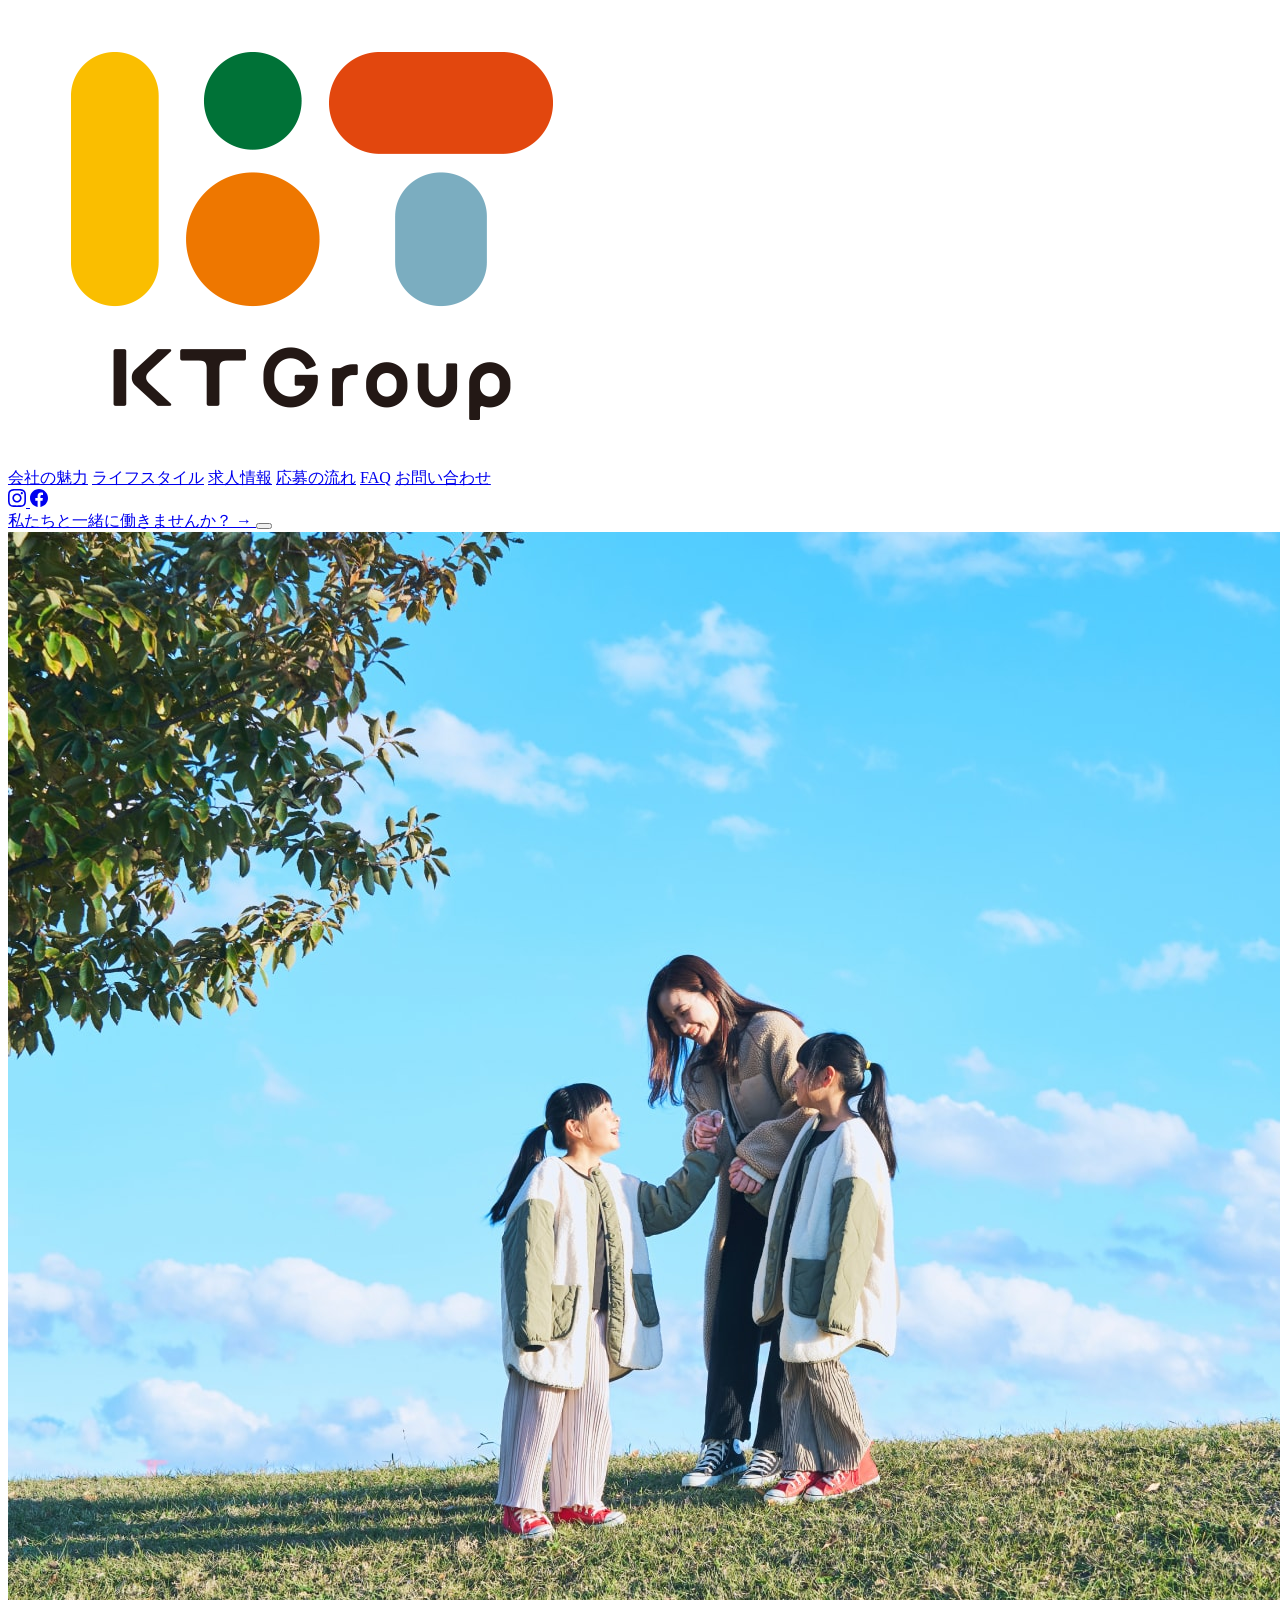
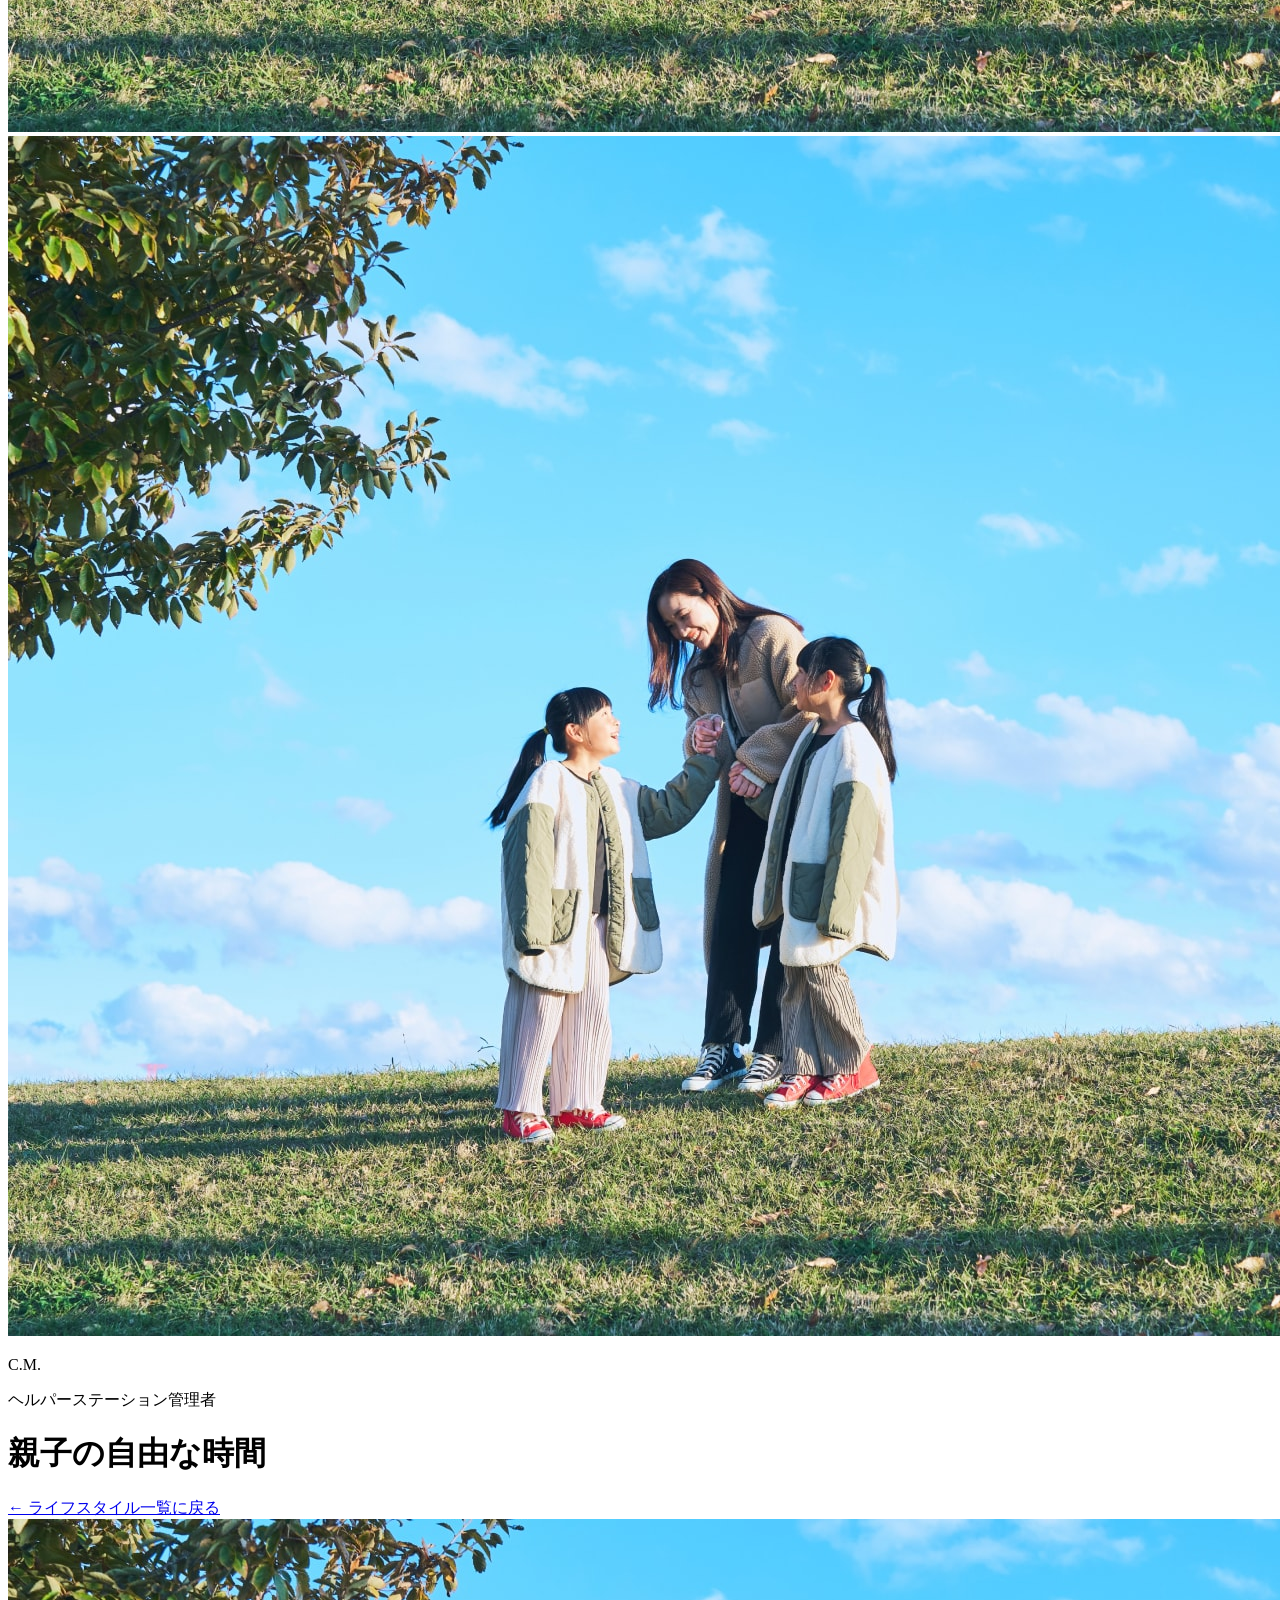
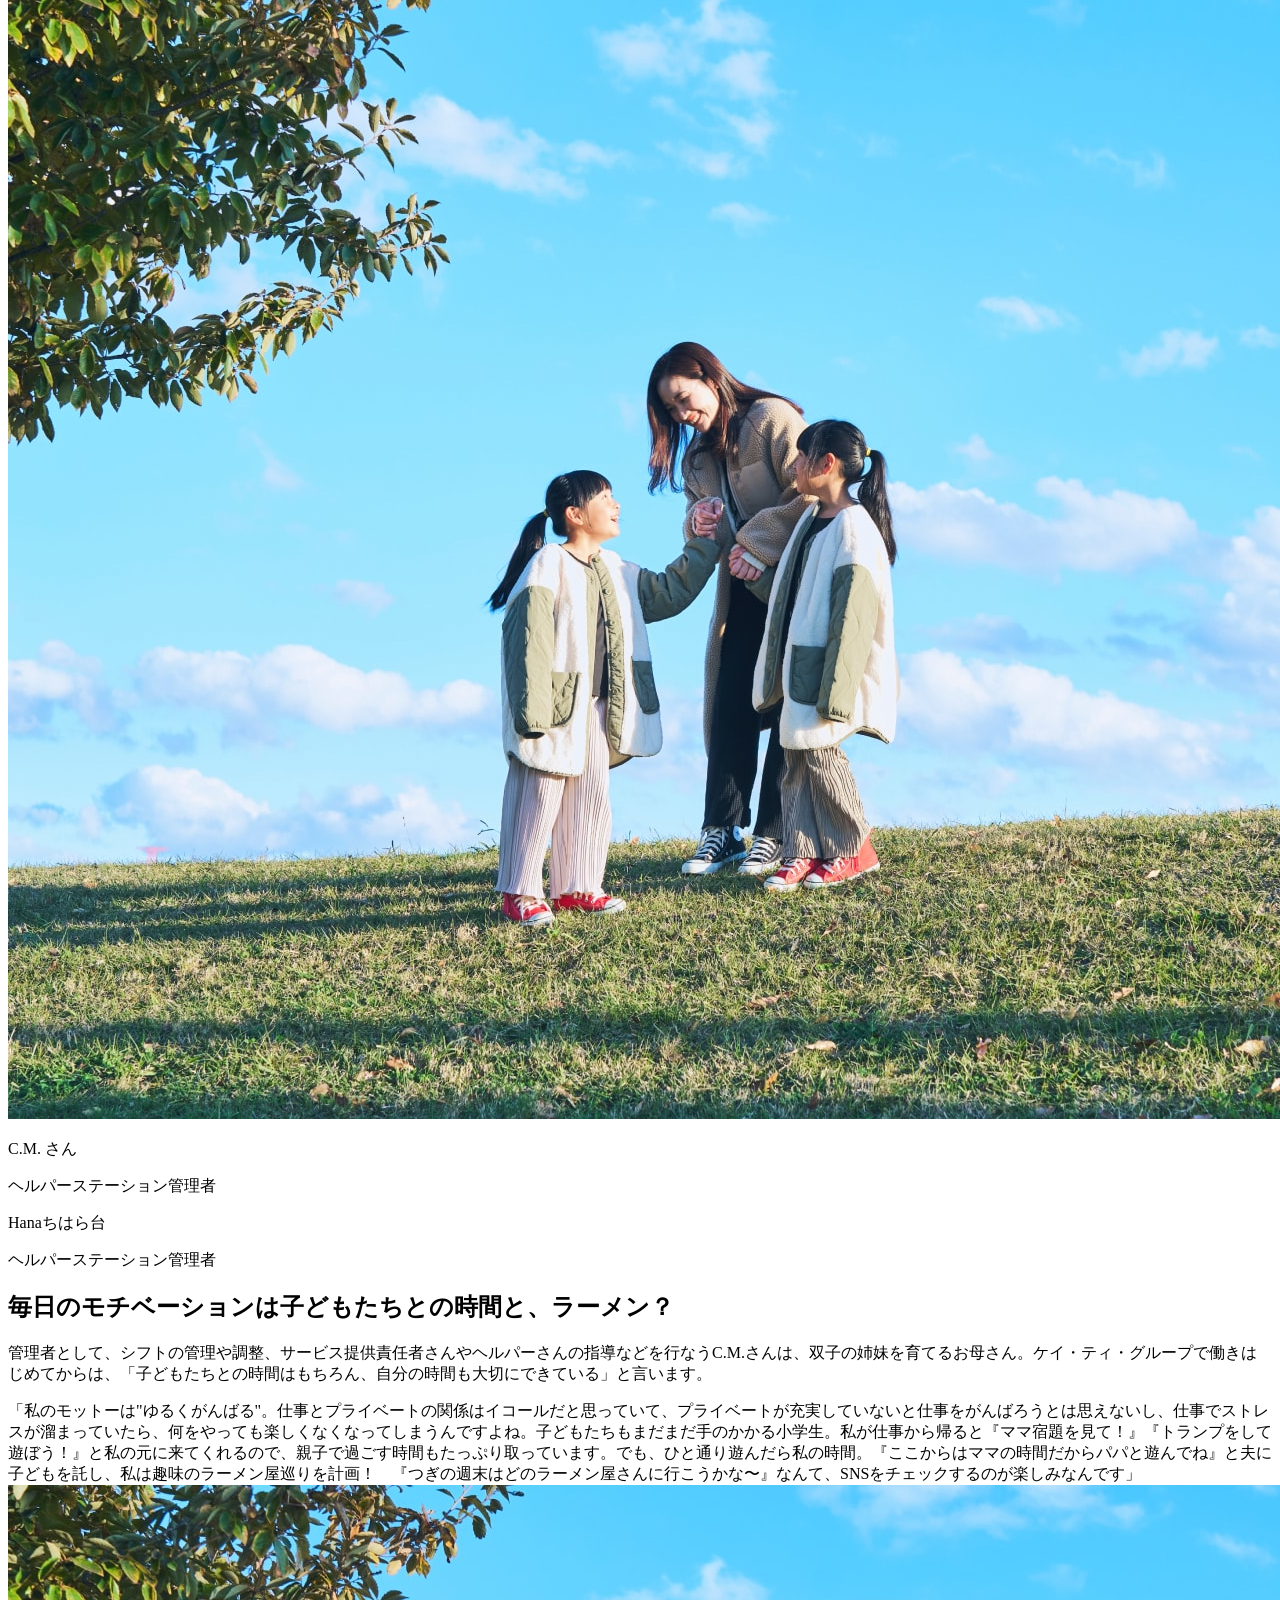
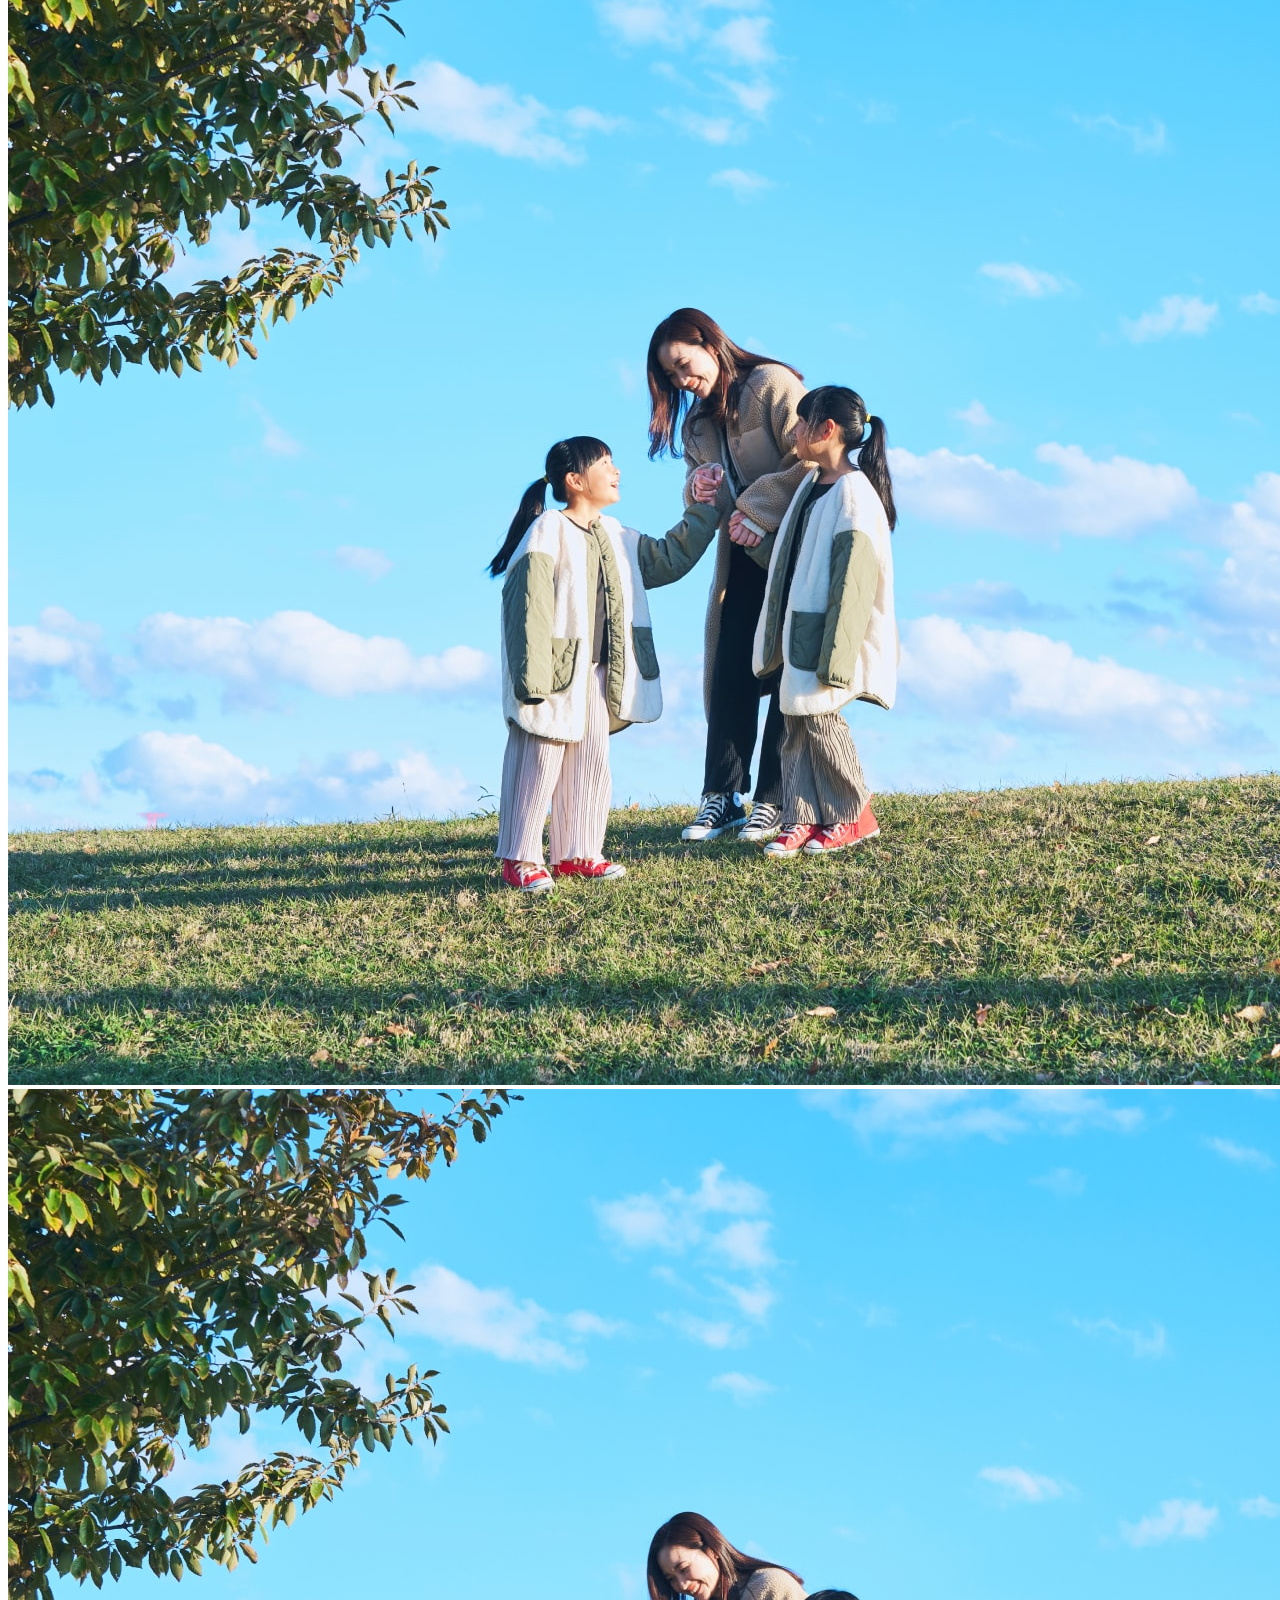
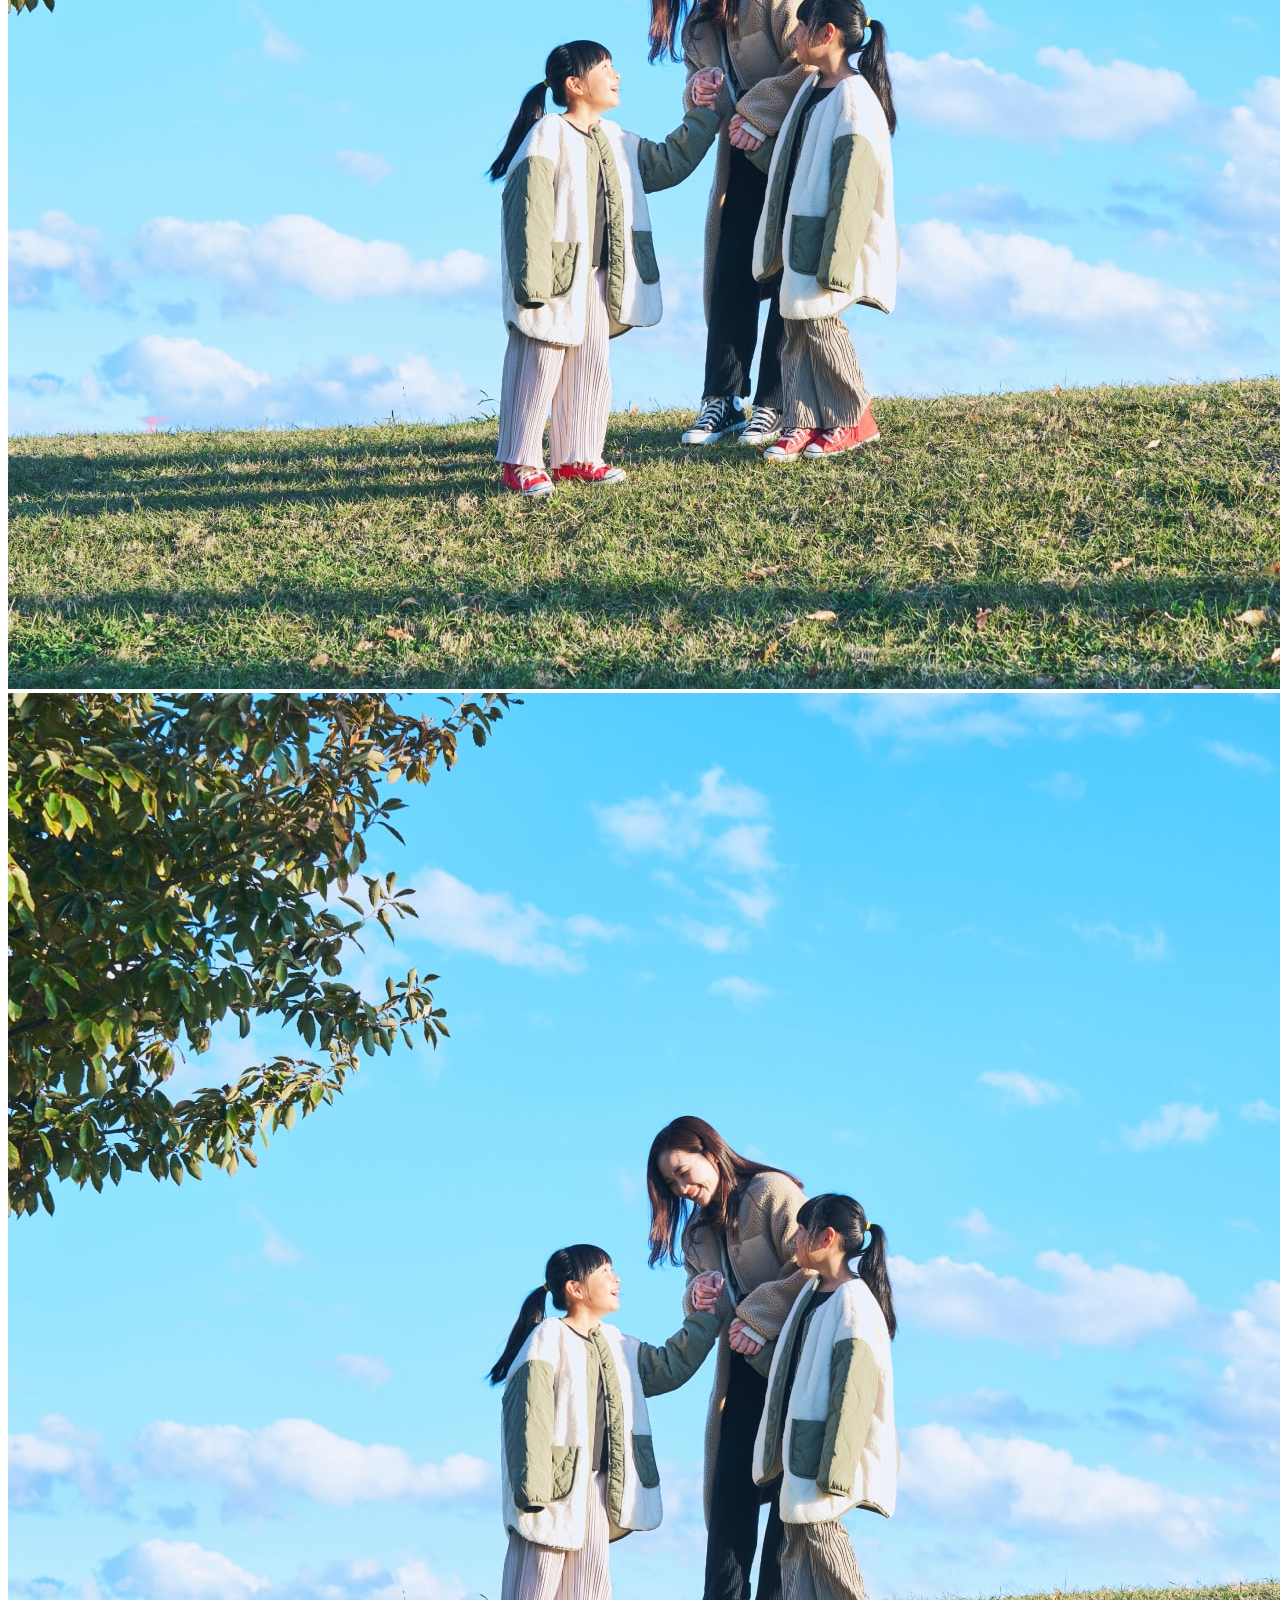
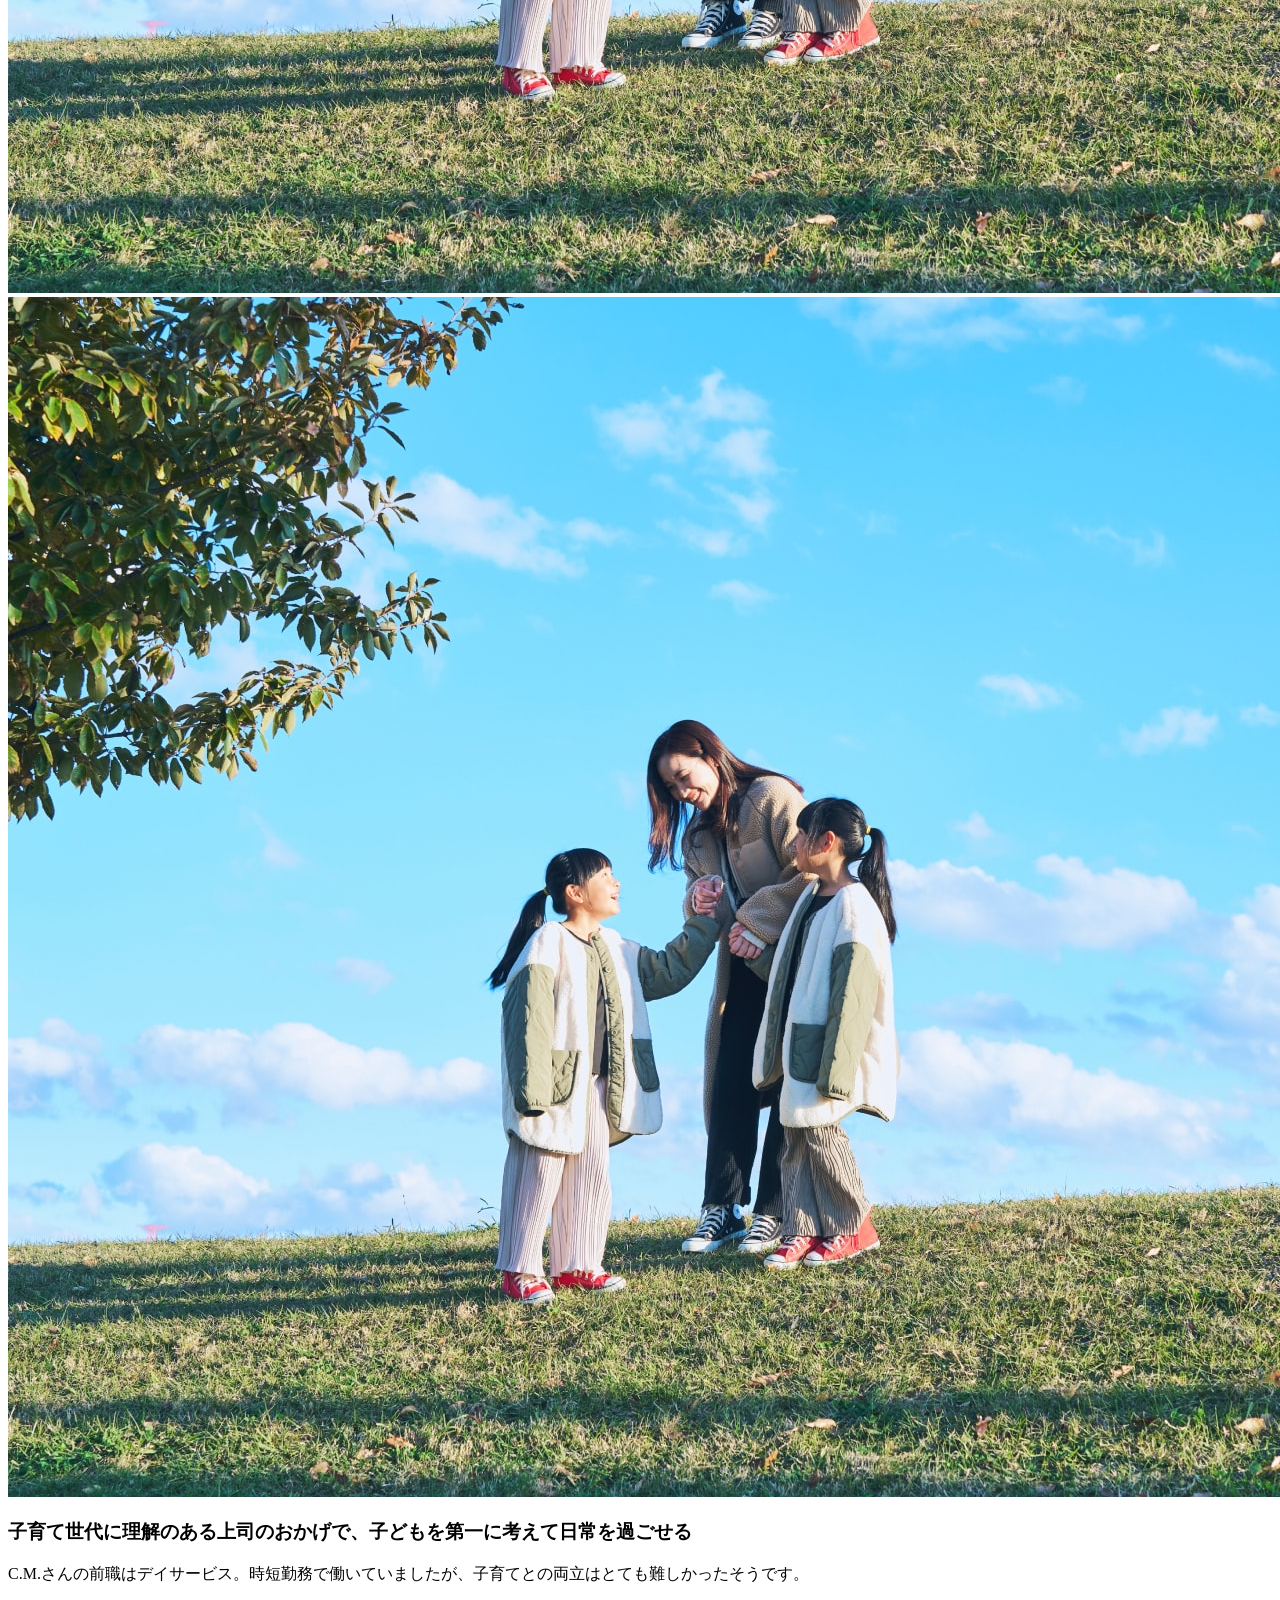
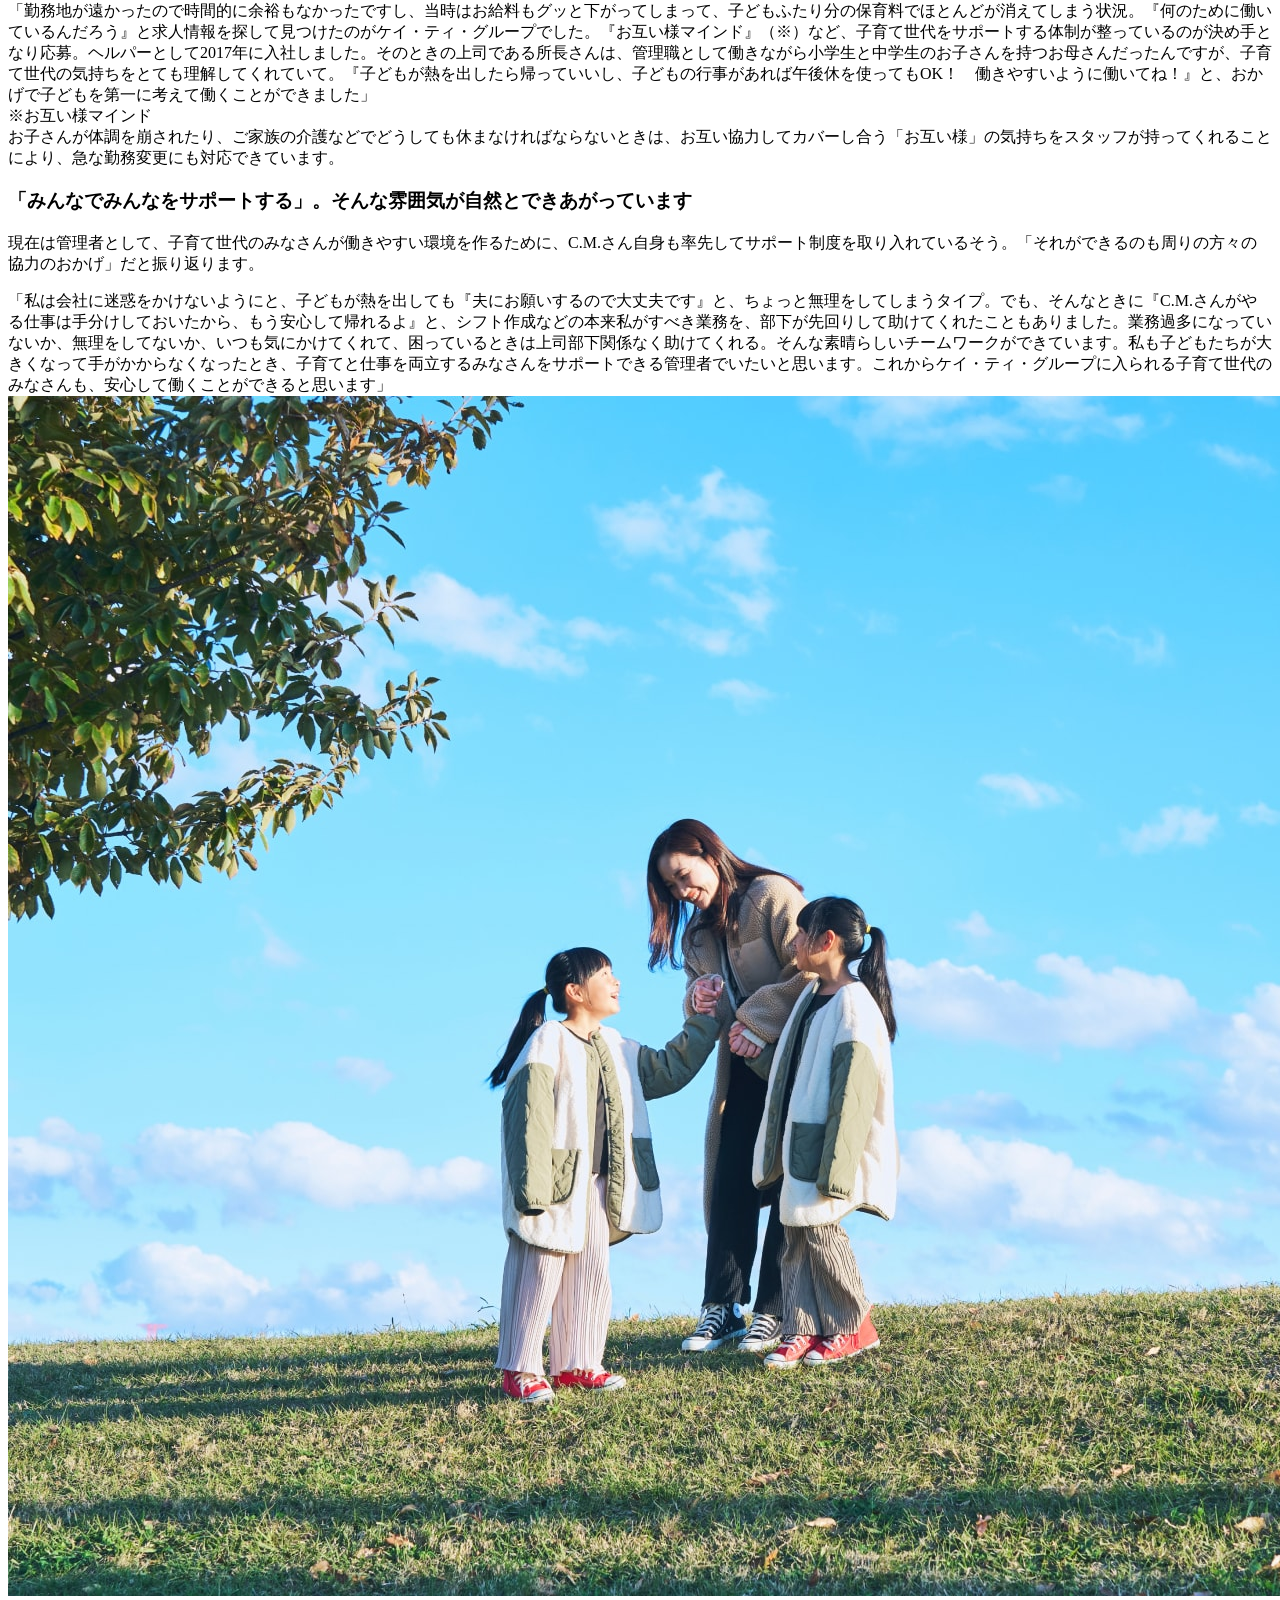
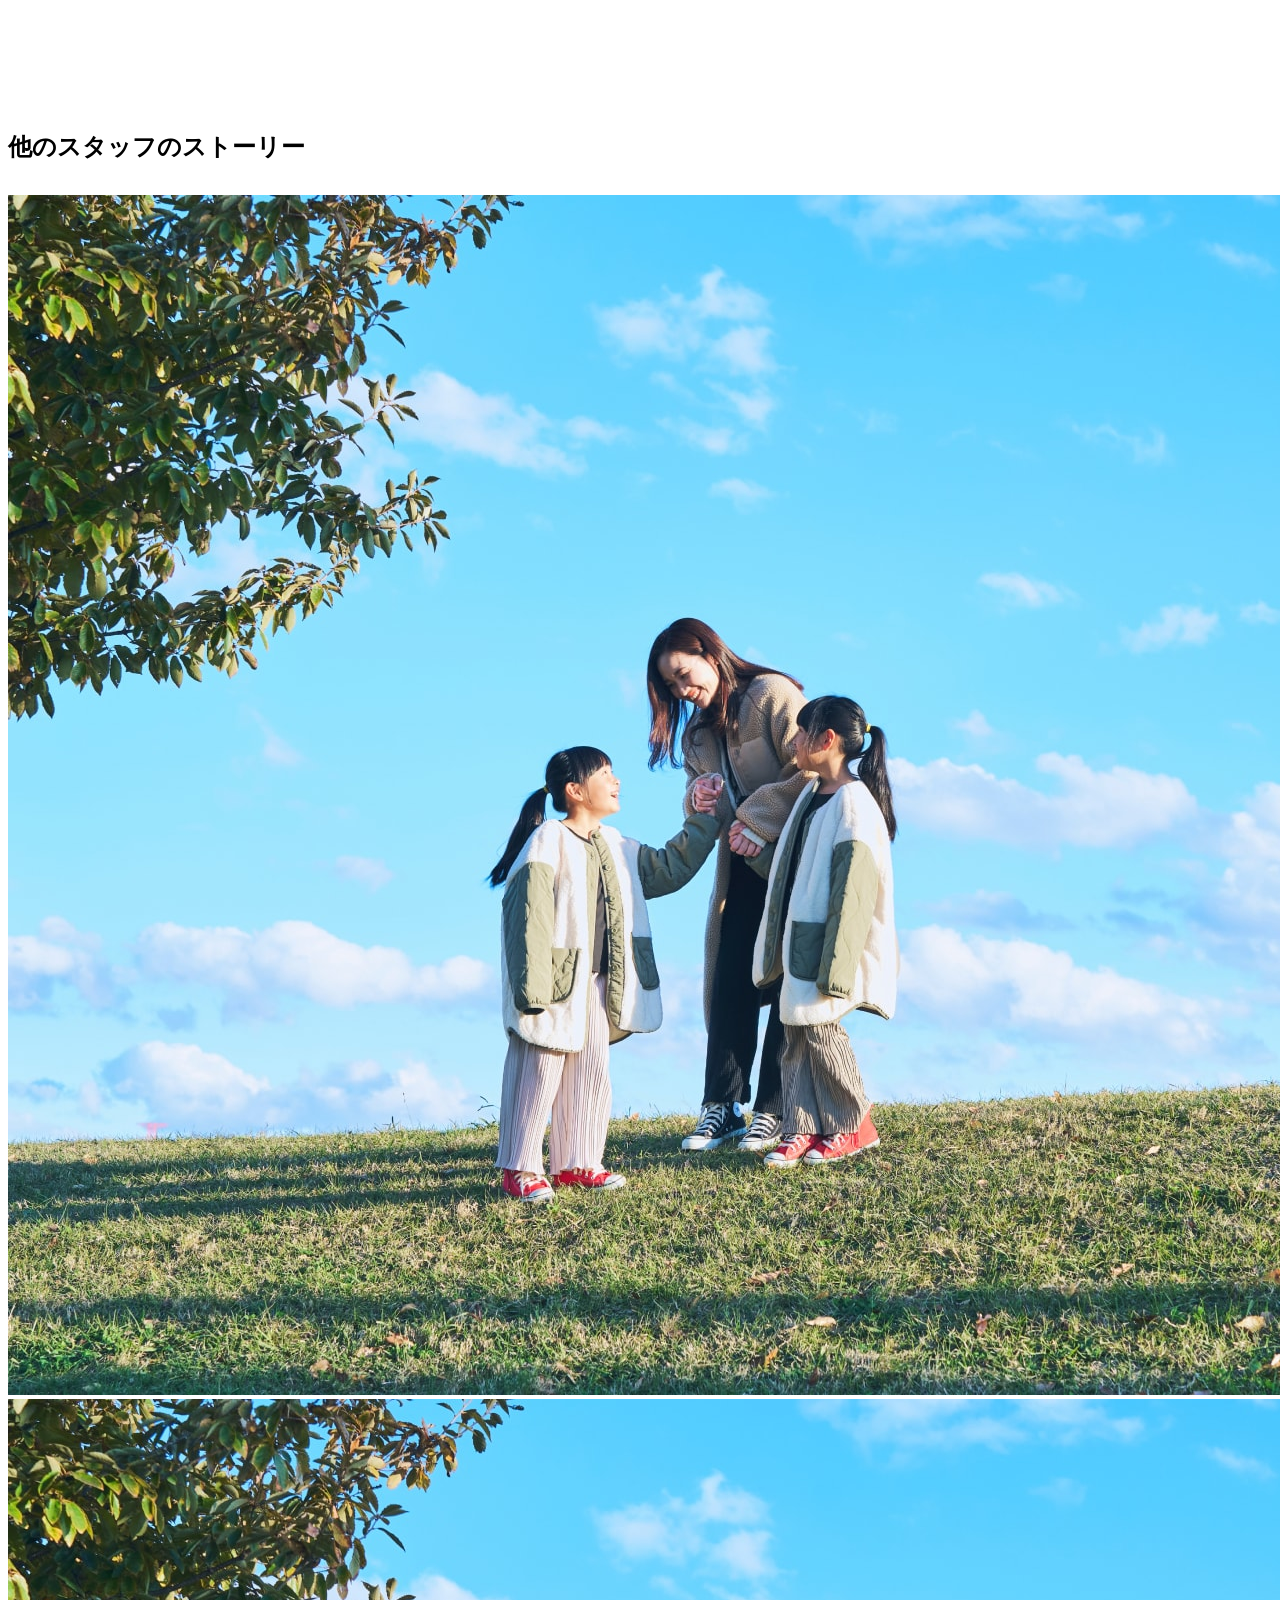
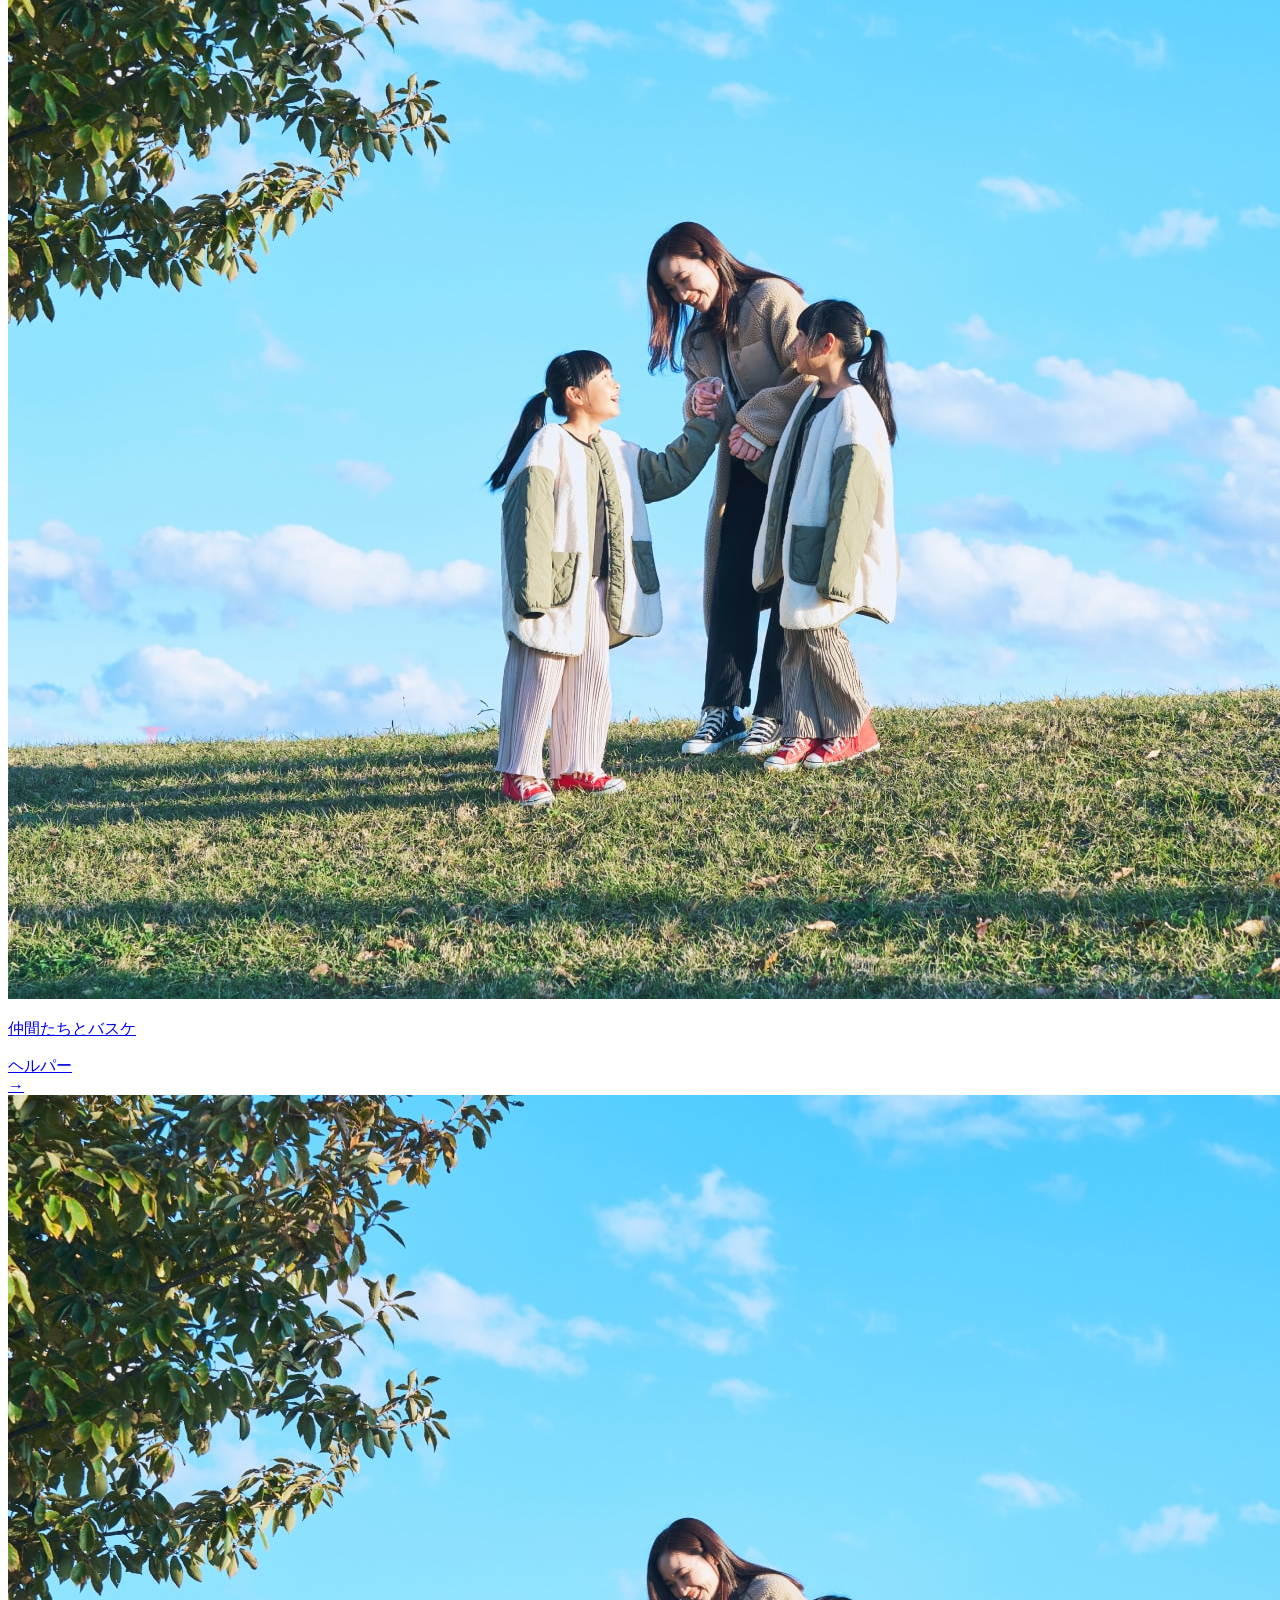
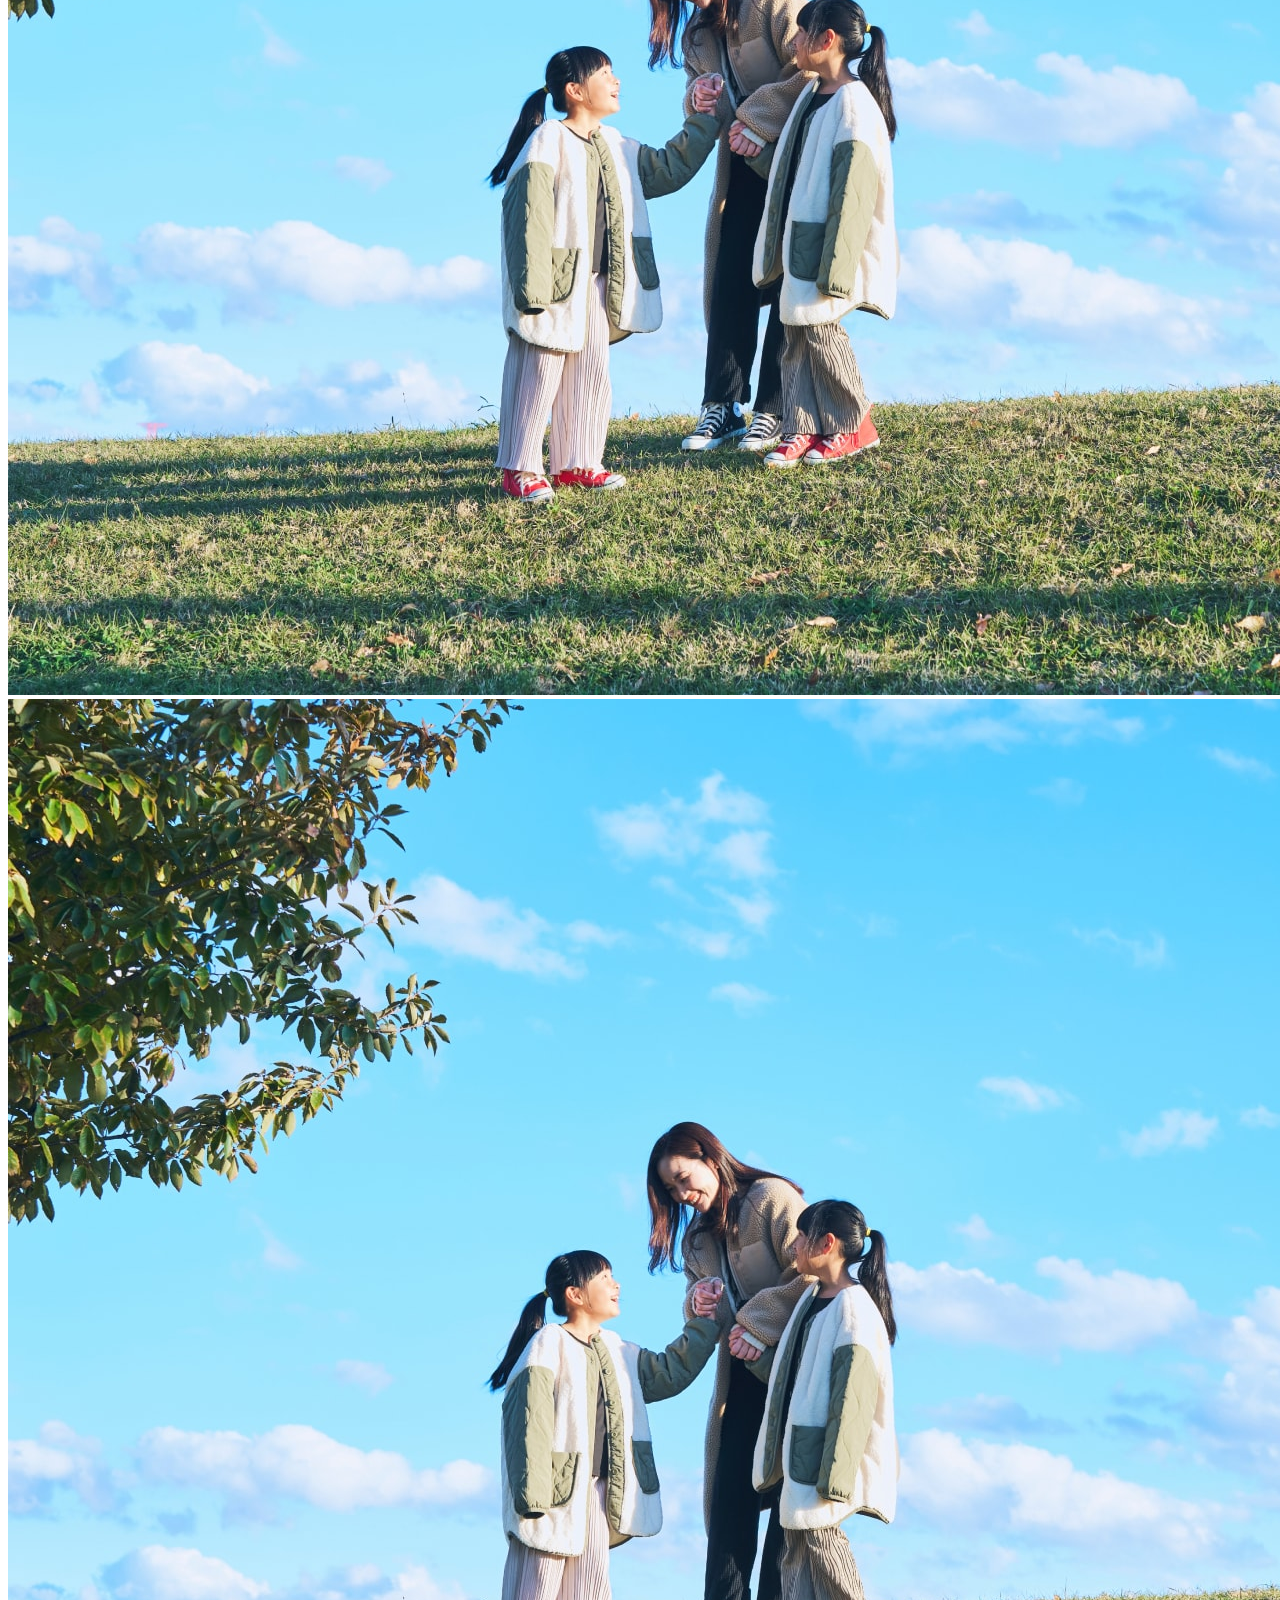
==== commit ea64e8d2: "Add files via upload" ====
--- a/people/p1.html
+++ b/people/p1.html
@@ -72,35 +72,59 @@
         <img src="../画像/people_item1_2.jpg" alt="C.M.さん">
       </div>
       <div>
-        <p class="people-name">C.M.</p>
-        <p class="people-meta">30代・入社6年目</p>
+        <p class="people-name">C.M. さん</p>
+        <p class="people-meta">ヘルパーステーション管理者</p>
+        <p class="people-workplace">Hanaちはら台</p>
         <span class="people-role-badge badge-yellow">ヘルパーステーション管理者</span>
       </div>
     </div>
 
-    <blockquote class="people-quote">
-      「ゆるくがんばる」がモットー。<br>仕事もプライベートも、無理せず自分らしく。
-    </blockquote>
+    <h2 class="people-catch">毎日のモチベーションは子どもたちとの時間と、ラーメン？</h2>
 
     <div class="people-story">
       <p>
-        休日は子どもたちと一緒に過ごす時間がいちばんの楽しみです。近所の公園に行ったり、少し遠出してショッピングモールをぶらぶらしたり。特別なことじゃなくても、子どもたちと笑っている時間があれば、それだけで十分リフレッシュできるんですよね。
+        管理者として、シフトの管理や調整、サービス提供責任者さんやヘルパーさんの指導などを行なうC.M.さんは、双子の姉妹を育てるお母さん。ケイ・ティ・グループで働きはじめてからは、「子どもたちとの時間はもちろん、自分の時間も大切にできている」と言います。
       </p>
-      <p>
-        ケイ・ティ・グループに転職する前は、残業が多くて子どもの顔を見る余裕もない日が続いていました。「このままじゃダメだ」と思い切って転職を決意して、本当によかったと感じています。今は基本的に定時で上がれますし、急な子どもの発熱にも対応してもらえるので、仕事に集中できています。
-      </p>
-
-      <div class="people-photos">
-        <img src="../画像/people_item1_2.jpg" alt="休日のひとコマ">
-        <img src="../画像/people_item1_2.jpg" alt="子どもたちと">
-      </div>
-
-      <p>
-        プライベートでは、ラーメン屋さんめぐりが趣味のひとつです。子どもたちもラーメンが大好きなので、週末は「今日はどこ行く？」なんて話しながら、新しいお店を探しています。美味しいお店を見つけたときの嬉しさは格別ですね。
-      </p>
-      <p>
-        管理者という立場になってからは、自分だけでなくスタッフ全員が働きやすい環境をつくることを意識するようになりました。私自身が「時間を大切にしたい」という思いを持っているからこそ、メンバーの休みや時間の融通にも積極的に対応するようにしています。チームみんなが笑顔で働けることが、いちばんの目標です。
-      </p>
+    </div>
+
+    <div class="people-quote-text">
+      「私のモットーは"ゆるくがんばる"。仕事とプライベートの関係はイコールだと思っていて、プライベートが充実していないと仕事をがんばろうとは思えないし、仕事でストレスが溜まっていたら、何をやっても楽しくなくなってしまうんですよね。子どもたちもまだまだ手のかかる小学生。私が仕事から帰ると『ママ宿題を見て！』『トランプをして遊ぼう！』と私の元に来てくれるので、親子で過ごす時間もたっぷり取っています。でも、ひと通り遊んだら私の時間。『ここからはママの時間だからパパと遊んでね』と夫に子どもを託し、私は趣味のラーメン屋巡りを計画！　『つぎの週末はどのラーメン屋さんに行こうかな〜』なんて、SNSをチェックするのが楽しみなんです」
+    </div>
+
+    <div class="people-photos-4">
+      <img src="../画像/people_item1_2.jpg" alt="C.M.さんのライフスタイル">
+      <img src="../画像/people_item1_2.jpg" alt="子どもたちとの時間">
+      <img src="../画像/people_item1_2.jpg" alt="ラーメン屋巡り">
+      <img src="../画像/people_item1_2.jpg" alt="休日のひとコマ">
+    </div>
+
+    <h3 class="people-section-heading">子育て世代に理解のある上司のおかげで、子どもを第一に考えて日常を過ごせる</h3>
+
+    <div class="people-story">
+      <p>C.M.さんの前職はデイサービス。時短勤務で働いていましたが、子育てとの両立はとても難しかったそうです。</p>
+    </div>
+
+    <div class="people-quote-text">
+      「勤務地が遠かったので時間的に余裕もなかったですし、当時はお給料もグッと下がってしまって、子どもふたり分の保育料でほとんどが消えてしまう状況。『何のために働いているんだろう』と求人情報を探して見つけたのがケイ・ティ・グループでした。『お互い様マインド』（※）など、子育て世代をサポートする体制が整っているのが決め手となり応募。ヘルパーとして2017年に入社しました。そのときの上司である所長さんは、管理職として働きながら小学生と中学生のお子さんを持つお母さんだったんですが、子育て世代の気持ちをとても理解してくれていて。『子どもが熱を出したら帰っていいし、子どもの行事があれば午後休を使ってもOK！　働きやすいように働いてね！』と、おかげで子どもを第一に考えて働くことができました」
+    </div>
+
+    <div class="people-note">
+      ※お互い様マインド<br>
+      お子さんが体調を崩されたり、ご家族の介護などでどうしても休まなければならないときは、お互い協力してカバーし合う「お互い様」の気持ちをスタッフが持ってくれることにより、急な勤務変更にも対応できています。
+    </div>
+
+    <h3 class="people-section-heading">「みんなでみんなをサポートする」。そんな雰囲気が自然とできあがっています</h3>
+
+    <div class="people-story">
+      <p>現在は管理者として、子育て世代のみなさんが働きやすい環境を作るために、C.M.さん自身も率先してサポート制度を取り入れているそう。「それができるのも周りの方々の協力のおかげ」だと振り返ります。</p>
+    </div>
+
+    <div class="people-quote-text">
+      「私は会社に迷惑をかけないようにと、子どもが熱を出しても『夫にお願いするので大丈夫です』と、ちょっと無理をしてしまうタイプ。でも、そんなときに『C.M.さんがやる仕事は手分けしておいたから、もう安心して帰れるよ』と、シフト作成などの本来私がすべき業務を、部下が先回りして助けてくれたこともありました。業務過多になっていないか、無理をしてないか、いつも気にかけてくれて、困っているときは上司部下関係なく助けてくれる。そんな素晴らしいチームワークができています。私も子どもたちが大きくなって手がかからなくなったとき、子育てと仕事を両立するみなさんをサポートできる管理者でいたいと思います。これからケイ・ティ・グループに入られる子育て世代のみなさんも、安心して働くことができると思います」
+    </div>
+
+    <div class="people-photo-single">
+      <img src="../画像/people_item1_2.jpg" alt="C.M.さん">
     </div>
 
     <!-- 他のライフスタイルへ -->
@@ -110,28 +134,52 @@
         <a href="p2.html" class="lifestyle-card">
           <img src="../画像/people_item1_2.jpg" alt="仲間たちとバスケ" class="lifestyle-card-img">
           <div class="lifestyle-card-badge badge-orange">
-            <div class="lifestyle-badge-text"><p class="lifestyle-badge-title">仲間たちとバスケ</p><span class="lifestyle-badge-role">ヘルパー</span></div>
+            <div class="lifestyle-badge-avatar">
+              <img src="../画像/people_item1_2.jpg" alt="A.J.さん">
+            </div>
+            <div class="lifestyle-badge-text">
+              <p class="lifestyle-badge-title">仲間たちとバスケ</p>
+              <span class="lifestyle-badge-role">ヘルパー</span>
+            </div>
           </div>
           <div class="lifestyle-arrow">→</div>
         </a>
         <a href="p4.html" class="lifestyle-card">
           <img src="../画像/people_item1_2.jpg" alt="緑に囲まれて運動" class="lifestyle-card-img">
           <div class="lifestyle-card-badge badge-green">
-            <div class="lifestyle-badge-text"><p class="lifestyle-badge-title">緑に囲まれて運動</p><span class="lifestyle-badge-role">サービス提供責任者</span></div>
+            <div class="lifestyle-badge-avatar">
+              <img src="../画像/people_item1_2.jpg" alt="R.M.さん">
+            </div>
+            <div class="lifestyle-badge-text">
+              <p class="lifestyle-badge-title">緑に囲まれて運動</p>
+              <span class="lifestyle-badge-role">サービス提供責任者</span>
+            </div>
           </div>
           <div class="lifestyle-arrow">→</div>
         </a>
         <a href="p3.html" class="lifestyle-card">
           <img src="../画像/people_item1_2.jpg" alt="ロードバイクで旅へ" class="lifestyle-card-img">
           <div class="lifestyle-card-badge badge-teal">
-            <div class="lifestyle-badge-text"><p class="lifestyle-badge-title">ロードバイクで旅へ</p><span class="lifestyle-badge-role">ヘルパー</span></div>
+            <div class="lifestyle-badge-avatar">
+              <img src="../画像/people_item1_2.jpg" alt="K.A.さん">
+            </div>
+            <div class="lifestyle-badge-text">
+              <p class="lifestyle-badge-title">ロードバイクで旅へ</p>
+              <span class="lifestyle-badge-role">ヘルパー</span>
+            </div>
           </div>
           <div class="lifestyle-arrow">→</div>
         </a>
         <a href="p5.html" class="lifestyle-card">
           <img src="../画像/people_item1_2.jpg" alt="愛車をカスタム" class="lifestyle-card-img">
           <div class="lifestyle-card-badge badge-orange">
-            <div class="lifestyle-badge-text"><p class="lifestyle-badge-title">愛車をカスタム</p><span class="lifestyle-badge-role">ヘルパー</span></div>
+            <div class="lifestyle-badge-avatar">
+              <img src="../画像/people_item1_2.jpg" alt="T.K.さん">
+            </div>
+            <div class="lifestyle-badge-text">
+              <p class="lifestyle-badge-title">愛車をカスタム</p>
+              <span class="lifestyle-badge-role">ヘルパー</span>
+            </div>
           </div>
           <div class="lifestyle-arrow">→</div>
         </a>
